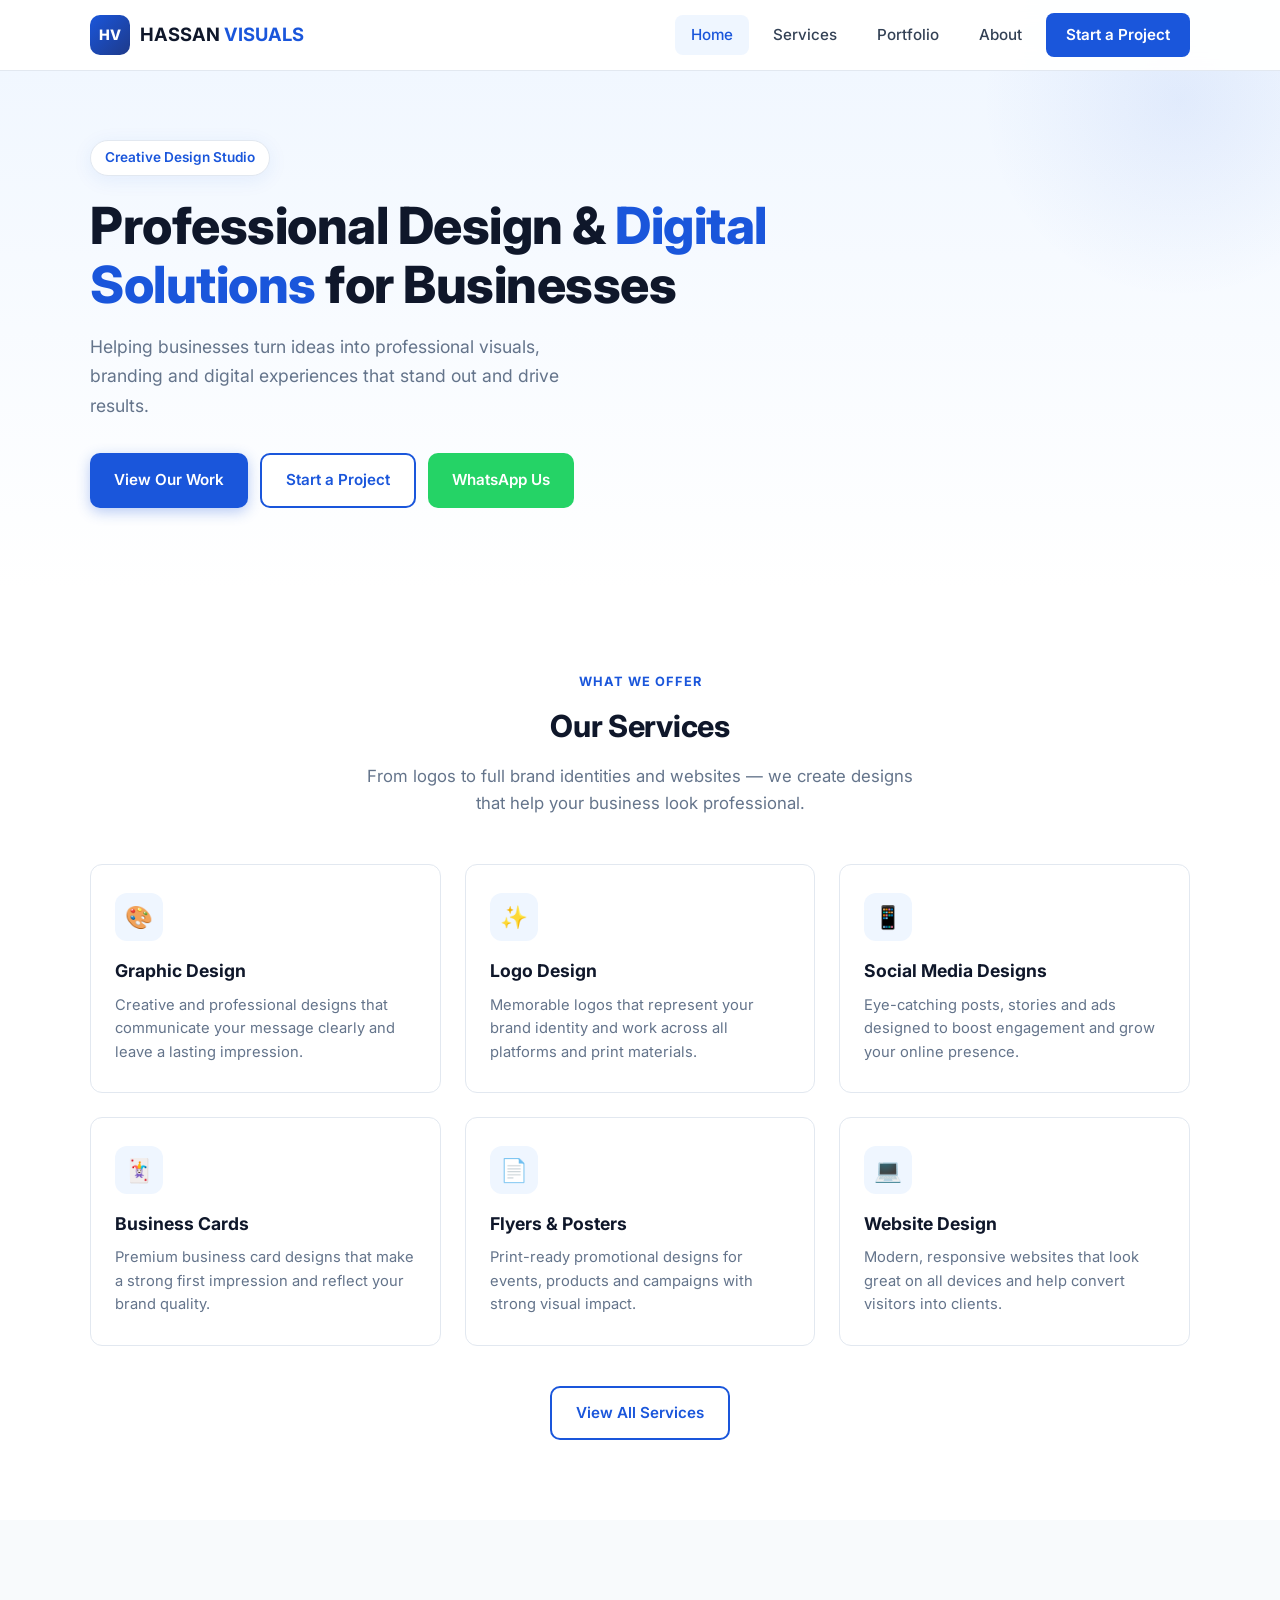
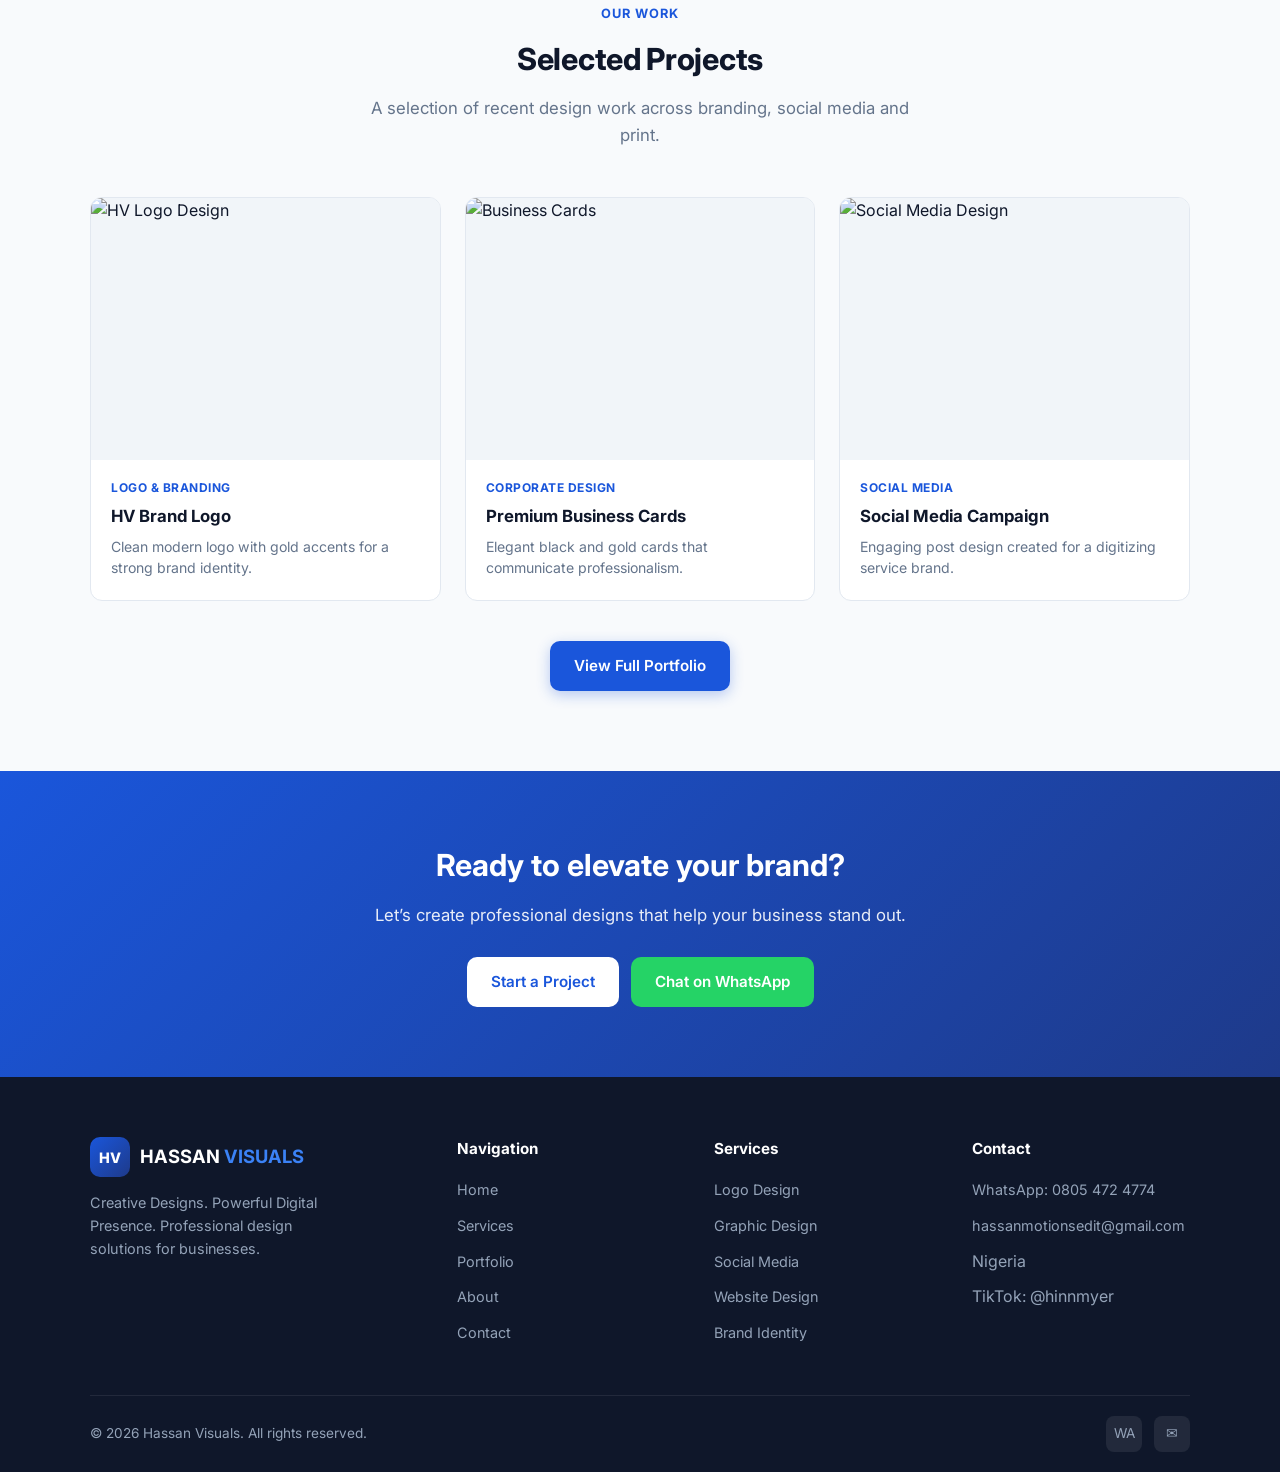
==== index.html @ f55da146 "Add files via upload" ====
<!DOCTYPE html>
<html lang="en">
<head>
  <meta charset="UTF-8">
  <meta name="viewport" content="width=device-width, initial-scale=1.0">
  <meta name="description" content="Hassan Visuals — Professional graphic design, branding, logo design and digital solutions for businesses.">
  <title>Hassan Visuals | Creative Designs. Powerful Digital Presence.</title>
  <link rel="preconnect" href="https://fonts.googleapis.com">
  <link href="https://fonts.googleapis.com/css2?family=Inter:wght@400;500;600;700;800&display=swap" rel="stylesheet">
  <link rel="stylesheet" href="styles.css">
</head>
<body>

  <!-- Header -->
  <header class="header" id="header">
    <div class="container">
      <nav class="nav">
        <a href="index.html" class="logo">
          <div class="logo-mark">HV</div>
          <div>HASSAN <span>VISUALS</span></div>
        </a>

        <div class="nav-links">
          <a href="index.html" class="active">Home</a>
          <a href="services.html">Services</a>
          <a href="portfolio.html">Portfolio</a>
          <a href="about.html">About</a>
          <a href="contact.html" class="btn-nav">Start a Project</a>
        </div>

        <button class="hamburger" id="hamburger" aria-label="Menu">
          <span></span>
          <span></span>
          <span></span>
        </button>
      </nav>
    </div>
  </header>

  <!-- Mobile Menu -->
  <div class="mobile-menu" id="mobileMenu">
    <a href="index.html" class="active">Home</a>
    <a href="services.html">Services</a>
    <a href="portfolio.html">Portfolio</a>
    <a href="about.html">About</a>
    <a href="contact.html">Contact</a>
    <a href="contact.html" class="btn-nav">Start a Project</a>
    <a href="https://wa.me/2348054724774" target="_blank" class="btn-nav" style="background:#25d366;">WhatsApp Us</a>
  </div>

  <!-- Hero -->
  <section class="hero">
    <div class="container">
      <div class="hero-content">
        <div class="hero-badge">Creative Design Studio</div>
        <h1>Professional Design & <span>Digital Solutions</span> for Businesses</h1>
        <p>Helping businesses turn ideas into professional visuals, branding and digital experiences that stand out and drive results.</p>
        <div class="hero-buttons">
          <a href="portfolio.html" class="btn btn-primary">View Our Work</a>
          <a href="contact.html" class="btn btn-outline">Start a Project</a>
          <a href="https://wa.me/2348054724774" target="_blank" class="btn btn-whatsapp">WhatsApp Us</a>
        </div>
      </div>
    </div>
  </section>

  <!-- Services Preview -->
  <section class="section">
    <div class="container">
      <div class="section-header">
        <div class="section-label">What We Offer</div>
        <h2>Our Services</h2>
        <p>From logos to full brand identities and websites — we create designs that help your business look professional.</p>
      </div>

      <div class="services-grid">
        <div class="service-card">
          <div class="service-icon">🎨</div>
          <h3>Graphic Design</h3>
          <p>Creative and professional designs that communicate your message clearly and leave a lasting impression.</p>
        </div>
        <div class="service-card">
          <div class="service-icon">✨</div>
          <h3>Logo Design</h3>
          <p>Memorable logos that represent your brand identity and work across all platforms and print materials.</p>
        </div>
        <div class="service-card">
          <div class="service-icon">📱</div>
          <h3>Social Media Designs</h3>
          <p>Eye-catching posts, stories and ads designed to boost engagement and grow your online presence.</p>
        </div>
        <div class="service-card">
          <div class="service-icon">🃏</div>
          <h3>Business Cards</h3>
          <p>Premium business card designs that make a strong first impression and reflect your brand quality.</p>
        </div>
        <div class="service-card">
          <div class="service-icon">📄</div>
          <h3>Flyers & Posters</h3>
          <p>Print-ready promotional designs for events, products and campaigns with strong visual impact.</p>
        </div>
        <div class="service-card">
          <div class="service-icon">💻</div>
          <h3>Website Design</h3>
          <p>Modern, responsive websites that look great on all devices and help convert visitors into clients.</p>
        </div>
      </div>

      <div style="text-align:center;margin-top:40px;">
        <a href="services.html" class="btn btn-outline">View All Services</a>
      </div>
    </div>
  </section>

  <!-- Portfolio Preview -->
  <section class="section" style="background:var(--gray-50);">
    <div class="container">
      <div class="section-header">
        <div class="section-label">Our Work</div>
        <h2>Selected Projects</h2>
        <p>A selection of recent design work across branding, social media and print.</p>
      </div>

      <div class="portfolio-grid">
        <div class="portfolio-card">
          <div class="portfolio-card-img">
            <img src="assets/logo-circle.png" alt="HV Logo Design">
          </div>
          <div class="portfolio-card-body">
            <div class="category">Logo & Branding</div>
            <h3>HV Brand Logo</h3>
            <p>Clean modern logo with gold accents for a strong brand identity.</p>
          </div>
        </div>
        <div class="portfolio-card">
          <div class="portfolio-card-img">
            <img src="assets/business-cards.jpg" alt="Business Cards">
          </div>
          <div class="portfolio-card-body">
            <div class="category">Corporate Design</div>
            <h3>Premium Business Cards</h3>
            <p>Elegant black and gold cards that communicate professionalism.</p>
          </div>
        </div>
        <div class="portfolio-card">
          <div class="portfolio-card-img">
            <img src="assets/social-embroidery.png" alt="Social Media Design">
          </div>
          <div class="portfolio-card-body">
            <div class="category">Social Media</div>
            <h3>Social Media Campaign</h3>
            <p>Engaging post design created for a digitizing service brand.</p>
          </div>
        </div>
      </div>

      <div style="text-align:center;margin-top:40px;">
        <a href="portfolio.html" class="btn btn-primary">View Full Portfolio</a>
      </div>
    </div>
  </section>

  <!-- CTA -->
  <section class="cta-section">
    <div class="container">
      <h2>Ready to elevate your brand?</h2>
      <p>Let’s create professional designs that help your business stand out.</p>
      <div class="hero-buttons" style="justify-content:center;">
        <a href="contact.html" class="btn btn-primary">Start a Project</a>
        <a href="https://wa.me/2348054724774" target="_blank" class="btn btn-whatsapp">Chat on WhatsApp</a>
      </div>
    </div>
  </section>

  <!-- Footer -->
  <footer class="footer">
    <div class="container">
      <div class="footer-grid">
        <div class="footer-brand">
          <a href="index.html" class="logo">
            <div class="logo-mark">HV</div>
            <div>HASSAN <span style="color:#3b82f6">VISUALS</span></div>
          </a>
          <p>Creative Designs. Powerful Digital Presence. Professional design solutions for businesses.</p>
        </div>
        <div class="footer-col">
          <h4>Navigation</h4>
          <ul>
            <li><a href="index.html">Home</a></li>
            <li><a href="services.html">Services</a></li>
            <li><a href="portfolio.html">Portfolio</a></li>
            <li><a href="about.html">About</a></li>
            <li><a href="contact.html">Contact</a></li>
          </ul>
        </div>
        <div class="footer-col">
          <h4>Services</h4>
          <ul>
            <li><a href="services.html">Logo Design</a></li>
            <li><a href="services.html">Graphic Design</a></li>
            <li><a href="services.html">Social Media</a></li>
            <li><a href="services.html">Website Design</a></li>
            <li><a href="services.html">Brand Identity</a></li>
          </ul>
        </div>
        <div class="footer-col">
          <h4>Contact</h4>
          <ul>
            <li><a href="https://wa.me/2348054724774" target="_blank">WhatsApp: 0805 472 4774</a></li>
            <li><a href="mailto:hassanmotionsedit@gmail.com">hassanmotionsedit@gmail.com</a></li>
            <li>Nigeria</li>
            <li>TikTok: @hinnmyer</li>
          </ul>
        </div>
      </div>
      <div class="footer-bottom">
        <p>© 2026 Hassan Visuals. All rights reserved.</p>
        <div class="footer-social">
          <a href="https://wa.me/2348054724774" target="_blank" aria-label="WhatsApp">WA</a>
          <a href="mailto:hassanmotionsedit@gmail.com" aria-label="Email">✉</a>
        </div>
      </div>
    </div>
  </footer>

  <script src="script.js"></script>
</body>
</html>
---- styles.css ----
/* =============================================
   HASSAN VISUALS — Blue & White Professional Theme
   ============================================= */

:root {
  --blue: #1a56db;
  --blue-dark: #1e3a8a;
  --blue-light: #3b82f6;
  --blue-soft: #eff6ff;
  --white: #ffffff;
  --gray-50: #f8fafc;
  --gray-100: #f1f5f9;
  --gray-200: #e2e8f0;
  --gray-500: #64748b;
  --gray-700: #334155;
  --gray-900: #0f172a;
  --gold: #f59e0b;
  --radius: 12px;
  --shadow: 0 4px 20px rgba(26, 86, 219, 0.08);
  --shadow-lg: 0 10px 40px rgba(26, 86, 219, 0.12);
  --font: 'Inter', -apple-system, BlinkMacSystemFont, 'Segoe UI', sans-serif;
}

* {
  margin: 0;
  padding: 0;
  box-sizing: border-box;
}

html {
  scroll-behavior: smooth;
}

body {
  font-family: var(--font);
  background: var(--white);
  color: var(--gray-900);
  line-height: 1.6;
  overflow-x: hidden;
}

img {
  max-width: 100%;
  display: block;
}

a {
  text-decoration: none;
  color: inherit;
}

ul {
  list-style: none;
}

.container {
  width: 100%;
  max-width: 1140px;
  margin: 0 auto;
  padding: 0 20px;
}

/* ========== HEADER & NAV ========== */
.header {
  position: fixed;
  top: 0;
  left: 0;
  right: 0;
  z-index: 1000;
  background: rgba(255, 255, 255, 0.95);
  backdrop-filter: blur(12px);
  border-bottom: 1px solid var(--gray-200);
  transition: box-shadow 0.3s;
}

.header.scrolled {
  box-shadow: 0 2px 20px rgba(0,0,0,0.06);
}

.nav {
  display: flex;
  align-items: center;
  justify-content: space-between;
  height: 70px;
}

.logo {
  display: flex;
  align-items: center;
  gap: 10px;
  font-weight: 700;
  font-size: 1.15rem;
  color: var(--gray-900);
}

.logo-mark {
  width: 40px;
  height: 40px;
  background: linear-gradient(135deg, var(--blue), var(--blue-dark));
  color: white;
  border-radius: 10px;
  display: flex;
  align-items: center;
  justify-content: center;
  font-size: 0.9rem;
  font-weight: 800;
}

.logo span {
  color: var(--blue);
}

/* Desktop Nav */
.nav-links {
  display: flex;
  align-items: center;
  gap: 8px;
}

.nav-links a {
  padding: 8px 16px;
  font-size: 0.95rem;
  font-weight: 500;
  color: var(--gray-700);
  border-radius: 8px;
  transition: 0.2s;
}

.nav-links a:hover,
.nav-links a.active {
  color: var(--blue);
  background: var(--blue-soft);
}

.nav-links .btn-nav {
  background: var(--blue);
  color: white !important;
  padding: 10px 20px;
  border-radius: 8px;
  font-weight: 600;
}

.nav-links .btn-nav:hover {
  background: var(--blue-dark);
}

/* Hamburger */
.hamburger {
  display: none;
  flex-direction: column;
  gap: 5px;
  cursor: pointer;
  padding: 8px;
  background: none;
  border: none;
  z-index: 1001;
}

.hamburger span {
  display: block;
  width: 24px;
  height: 2.5px;
  background: var(--gray-900);
  border-radius: 2px;
  transition: 0.3s;
}

.hamburger.active span:nth-child(1) {
  transform: rotate(45deg) translate(5px, 5px);
}

.hamburger.active span:nth-child(2) {
  opacity: 0;
}

.hamburger.active span:nth-child(3) {
  transform: rotate(-45deg) translate(5px, -5px);
}

/* Mobile Menu */
.mobile-menu {
  display: none;
  position: fixed;
  top: 70px;
  left: 0;
  right: 0;
  bottom: 0;
  background: white;
  padding: 24px 20px;
  flex-direction: column;
  gap: 8px;
  z-index: 999;
  transform: translateX(100%);
  transition: transform 0.3s ease;
}

.mobile-menu.open {
  transform: translateX(0);
}

.mobile-menu a {
  display: block;
  padding: 14px 16px;
  font-size: 1.05rem;
  font-weight: 500;
  color: var(--gray-700);
  border-radius: 10px;
  transition: 0.2s;
}

.mobile-menu a:hover,
.mobile-menu a.active {
  background: var(--blue-soft);
  color: var(--blue);
}

.mobile-menu .btn-nav {
  background: var(--blue);
  color: white !important;
  text-align: center;
  margin-top: 12px;
  font-weight: 600;
}

/* ========== HERO ========== */
.hero {
  padding: 140px 0 80px;
  background: linear-gradient(180deg, var(--blue-soft) 0%, white 100%);
  position: relative;
  overflow: hidden;
}

.hero::before {
  content: '';
  position: absolute;
  top: -100px;
  right: -100px;
  width: 400px;
  height: 400px;
  background: radial-gradient(circle, rgba(26,86,219,0.08), transparent 70%);
  pointer-events: none;
}

.hero-content {
  max-width: 680px;
}

.hero-badge {
  display: inline-block;
  background: white;
  color: var(--blue);
  font-size: 0.85rem;
  font-weight: 600;
  padding: 6px 14px;
  border-radius: 50px;
  border: 1px solid var(--gray-200);
  margin-bottom: 20px;
  box-shadow: var(--shadow);
}

.hero h1 {
  font-size: clamp(2.2rem, 5vw, 3.2rem);
  font-weight: 800;
  line-height: 1.15;
  color: var(--gray-900);
  margin-bottom: 18px;
  letter-spacing: -0.5px;
}

.hero h1 span {
  color: var(--blue);
}

.hero p {
  font-size: 1.1rem;
  color: var(--gray-500);
  margin-bottom: 32px;
  max-width: 520px;
  line-height: 1.7;
}

.hero-buttons {
  display: flex;
  flex-wrap: wrap;
  gap: 12px;
}

/* ========== BUTTONS ========== */
.btn {
  display: inline-flex;
  align-items: center;
  justify-content: center;
  gap: 8px;
  padding: 13px 24px;
  font-size: 0.95rem;
  font-weight: 600;
  border-radius: 10px;
  border: none;
  cursor: pointer;
  transition: 0.25s;
  font-family: var(--font);
}

.btn-primary {
  background: var(--blue);
  color: white;
  box-shadow: 0 4px 14px rgba(26, 86, 219, 0.3);
}

.btn-primary:hover {
  background: var(--blue-dark);
  transform: translateY(-1px);
}

.btn-outline {
  background: white;
  color: var(--blue);
  border: 2px solid var(--blue);
}

.btn-outline:hover {
  background: var(--blue-soft);
}

.btn-whatsapp {
  background: #25d366;
  color: white;
}

.btn-whatsapp:hover {
  background: #1da851;
}

/* ========== SECTIONS ========== */
.section {
  padding: 80px 0;
}

.section-header {
  text-align: center;
  max-width: 560px;
  margin: 0 auto 48px;
}

.section-header h2 {
  font-size: 1.9rem;
  font-weight: 750;
  color: var(--gray-900);
  margin-bottom: 12px;
  letter-spacing: -0.3px;
}

.section-header p {
  color: var(--gray-500);
  font-size: 1.05rem;
}

.section-label {
  display: inline-block;
  font-size: 0.8rem;
  font-weight: 700;
  color: var(--blue);
  text-transform: uppercase;
  letter-spacing: 1px;
  margin-bottom: 10px;
}

/* ========== SERVICES ========== */
.services-grid {
  display: grid;
  grid-template-columns: repeat(auto-fill, minmax(280px, 1fr));
  gap: 24px;
}

.service-card {
  background: white;
  border: 1px solid var(--gray-200);
  border-radius: var(--radius);
  padding: 28px 24px;
  transition: 0.3s;
}

.service-card:hover {
  border-color: var(--blue-light);
  box-shadow: var(--shadow-lg);
  transform: translateY(-4px);
}

.service-icon {
  width: 48px;
  height: 48px;
  background: var(--blue-soft);
  color: var(--blue);
  border-radius: 12px;
  display: flex;
  align-items: center;
  justify-content: center;
  font-size: 1.4rem;
  margin-bottom: 16px;
}

.service-card h3 {
  font-size: 1.1rem;
  font-weight: 700;
  margin-bottom: 8px;
  color: var(--gray-900);
}

.service-card p {
  font-size: 0.92rem;
  color: var(--gray-500);
  line-height: 1.6;
}

/* ========== PORTFOLIO ========== */
.portfolio-grid {
  display: grid;
  grid-template-columns: repeat(auto-fill, minmax(300px, 1fr));
  gap: 24px;
}

.portfolio-card {
  background: white;
  border-radius: var(--radius);
  overflow: hidden;
  border: 1px solid var(--gray-200);
  transition: 0.3s;
}

.portfolio-card:hover {
  box-shadow: var(--shadow-lg);
  transform: translateY(-4px);
}

.portfolio-card-img {
  width: 100%;
  aspect-ratio: 4/3;
  overflow: hidden;
  background: var(--gray-100);
}

.portfolio-card-img img {
  width: 100%;
  height: 100%;
  object-fit: cover;
  transition: transform 0.4s;
}

.portfolio-card:hover .portfolio-card-img img {
  transform: scale(1.05);
}

.portfolio-card-body {
  padding: 18px 20px 22px;
}

.portfolio-card-body .category {
  font-size: 0.75rem;
  font-weight: 700;
  color: var(--blue);
  text-transform: uppercase;
  letter-spacing: 0.5px;
  margin-bottom: 6px;
}

.portfolio-card-body h3 {
  font-size: 1.05rem;
  font-weight: 700;
  margin-bottom: 6px;
}

.portfolio-card-body p {
  font-size: 0.88rem;
  color: var(--gray-500);
  line-height: 1.5;
}

/* ========== PRICING ========== */
.pricing-grid {
  display: grid;
  grid-template-columns: repeat(auto-fill, minmax(260px, 1fr));
  gap: 20px;
}

.price-card {
  background: white;
  border: 1px solid var(--gray-200);
  border-radius: var(--radius);
  padding: 28px 24px;
  text-align: center;
  transition: 0.3s;
}

.price-card:hover {
  border-color: var(--blue);
  box-shadow: var(--shadow-lg);
}

.price-card h3 {
  font-size: 1.1rem;
  margin-bottom: 8px;
}

.price-card .price {
  font-size: 1.6rem;
  font-weight: 800;
  color: var(--blue);
  margin: 12px 0;
}

.price-card p {
  font-size: 0.9rem;
  color: var(--gray-500);
}

/* ========== ABOUT ========== */
.about-grid {
  display: grid;
  grid-template-columns: 1fr 1fr;
  gap: 48px;
  align-items: center;
}

.about-content h2 {
  font-size: 1.8rem;
  font-weight: 750;
  margin-bottom: 16px;
}

.about-content p {
  color: var(--gray-500);
  margin-bottom: 14px;
  line-height: 1.7;
}

.about-features {
  display: grid;
  gap: 12px;
  margin-top: 24px;
}

.about-feature {
  display: flex;
  align-items: flex-start;
  gap: 12px;
}

.about-feature .check {
  width: 22px;
  height: 22px;
  background: var(--blue-soft);
  color: var(--blue);
  border-radius: 50%;
  display: flex;
  align-items: center;
  justify-content: center;
  font-size: 0.75rem;
  flex-shrink: 0;
  margin-top: 2px;
}

/* ========== CONTACT ========== */
.contact-grid {
  display: grid;
  grid-template-columns: 1fr 1.2fr;
  gap: 40px;
}

.contact-info-card {
  background: var(--blue);
  color: white;
  border-radius: 16px;
  padding: 36px 28px;
}

.contact-info-card h3 {
  font-size: 1.3rem;
  margin-bottom: 8px;
}

.contact-info-card > p {
  opacity: 0.85;
  margin-bottom: 28px;
  font-size: 0.95rem;
}

.contact-item {
  display: flex;
  align-items: flex-start;
  gap: 14px;
  margin-bottom: 20px;
}

.contact-item .icon {
  width: 40px;
  height: 40px;
  background: rgba(255,255,255,0.15);
  border-radius: 10px;
  display: flex;
  align-items: center;
  justify-content: center;
  flex-shrink: 0;
}

.contact-item .label {
  font-size: 0.8rem;
  opacity: 0.7;
  margin-bottom: 2px;
}

.contact-item .value {
  font-weight: 600;
  font-size: 0.95rem;
}

.contact-item a {
  color: white;
}

.contact-form {
  background: white;
  border: 1px solid var(--gray-200);
  border-radius: 16px;
  padding: 32px 28px;
}

.form-group {
  margin-bottom: 18px;
}

.form-group label {
  display: block;
  font-size: 0.88rem;
  font-weight: 600;
  color: var(--gray-700);
  margin-bottom: 6px;
}

.form-group input,
.form-group select,
.form-group textarea {
  width: 100%;
  padding: 12px 14px;
  border: 1px solid var(--gray-200);
  border-radius: 8px;
  font-size: 0.95rem;
  font-family: var(--font);
  transition: 0.2s;
  background: var(--gray-50);
}

.form-group input:focus,
.form-group select:focus,
.form-group textarea:focus {
  outline: none;
  border-color: var(--blue);
  background: white;
  box-shadow: 0 0 0 3px rgba(26, 86, 219, 0.1);
}

.form-group textarea {
  min-height: 110px;
  resize: vertical;
}

.form-row {
  display: grid;
  grid-template-columns: 1fr 1fr;
  gap: 16px;
}

/* ========== CTA ========== */
.cta-section {
  background: linear-gradient(135deg, var(--blue), var(--blue-dark));
  color: white;
  padding: 70px 0;
  text-align: center;
}

.cta-section h2 {
  font-size: 1.9rem;
  margin-bottom: 12px;
}

.cta-section p {
  opacity: 0.9;
  margin-bottom: 28px;
  font-size: 1.05rem;
}

.cta-section .btn-primary {
  background: white;
  color: var(--blue);
  box-shadow: none;
}

.cta-section .btn-primary:hover {
  background: var(--gray-100);
}

/* ========== FOOTER ========== */
.footer {
  background: var(--gray-900);
  color: #94a3b8;
  padding: 60px 0 0;
}

.footer-grid {
  display: grid;
  grid-template-columns: 1.5fr 1fr 1fr 1fr;
  gap: 40px;
  padding-bottom: 40px;
  border-bottom: 1px solid rgba(255,255,255,0.08);
}

.footer-brand .logo {
  color: white;
  margin-bottom: 14px;
}

.footer-brand p {
  font-size: 0.9rem;
  line-height: 1.6;
  max-width: 260px;
}

.footer-col h4 {
  color: white;
  font-size: 0.95rem;
  margin-bottom: 16px;
}

.footer-col ul li {
  margin-bottom: 10px;
}

.footer-col a {
  font-size: 0.9rem;
  transition: 0.2s;
}

.footer-col a:hover {
  color: white;
}

.footer-bottom {
  display: flex;
  justify-content: space-between;
  align-items: center;
  padding: 20px 0;
  font-size: 0.85rem;
}

.footer-social {
  display: flex;
  gap: 12px;
}

.footer-social a {
  width: 36px;
  height: 36px;
  background: rgba(255,255,255,0.08);
  border-radius: 8px;
  display: flex;
  align-items: center;
  justify-content: center;
  transition: 0.2s;
}

.footer-social a:hover {
  background: var(--blue);
  color: white;
}

/* ========== PAGE HERO ========== */
.page-hero {
  padding: 130px 0 50px;
  background: var(--blue-soft);
  text-align: center;
}

.page-hero h1 {
  font-size: 2.2rem;
  font-weight: 800;
  margin-bottom: 10px;
}

.page-hero p {
  color: var(--gray-500);
  max-width: 500px;
  margin: 0 auto;
}

/* ========== RESPONSIVE ========== */
@media (max-width: 900px) {
  .nav-links {
    display: none;
  }

  .hamburger {
    display: flex;
  }

  .mobile-menu {
    display: flex;
  }

  .about-grid,
  .contact-grid {
    grid-template-columns: 1fr;
  }

  .footer-grid {
    grid-template-columns: 1fr 1fr;
  }

  .form-row {
    grid-template-columns: 1fr;
  }
}

@media (max-width: 600px) {
  .hero {
    padding: 120px 0 60px;
  }

  .section {
    padding: 60px 0;
  }

  .footer-grid {
    grid-template-columns: 1fr;
  }

  .footer-bottom {
    flex-direction: column;
    gap: 12px;
    text-align: center;
  }

  .hero-buttons {
    flex-direction: column;
  }

  .hero-buttons .btn {
    width: 100%;
  }
}
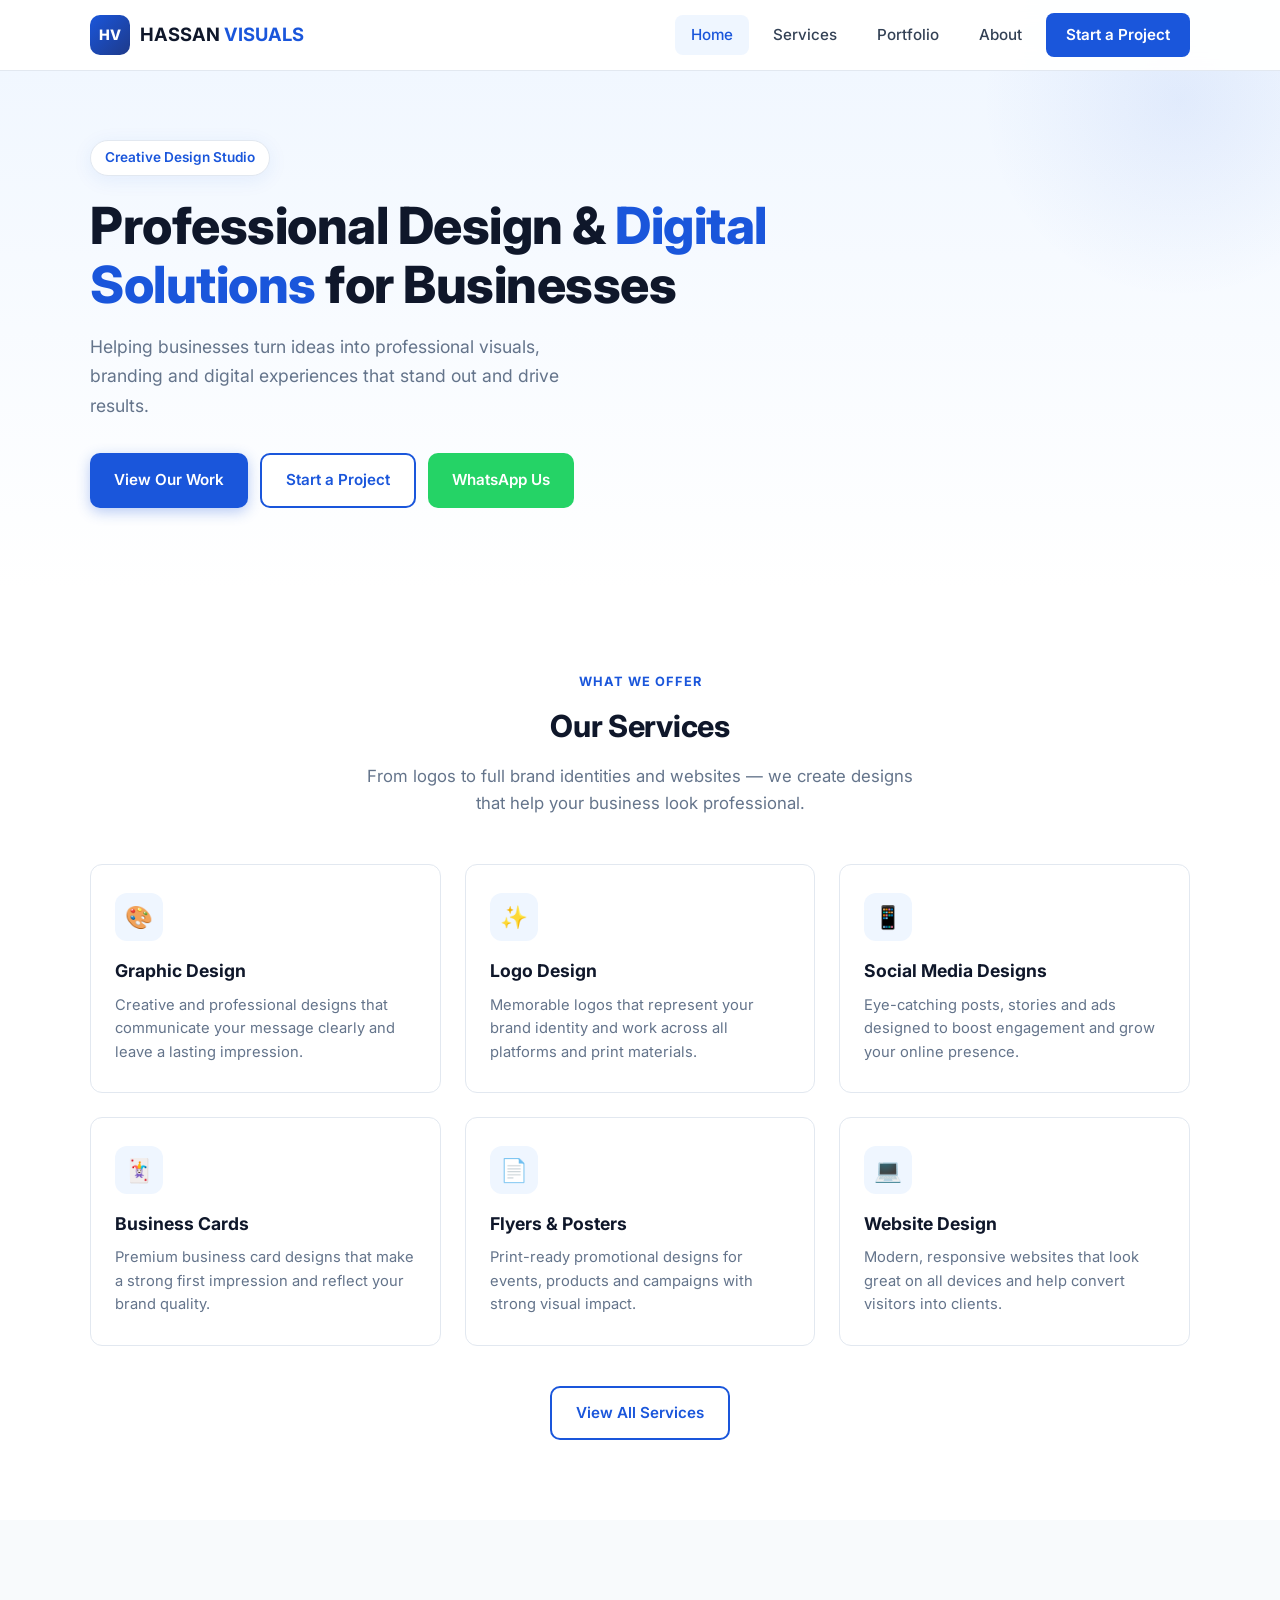
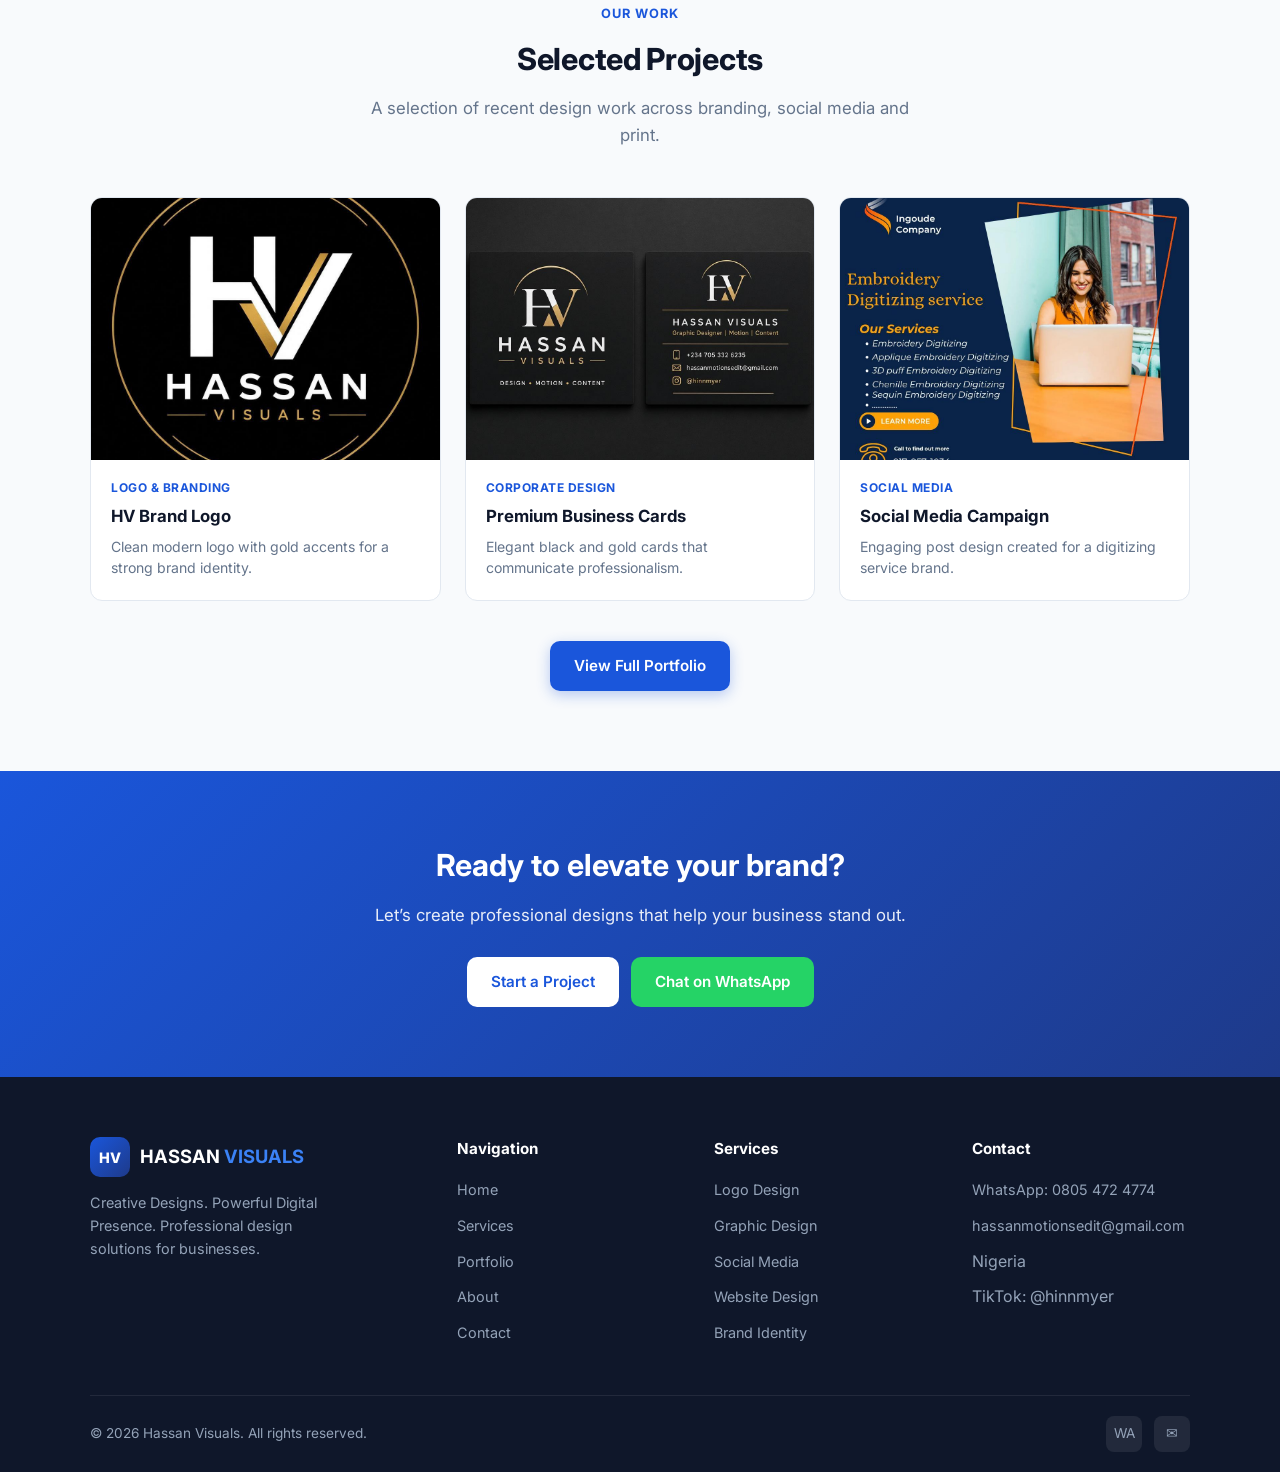
==== commit 4ed6d94b: "Add files via upload" ====
--- a/index.html
+++ b/index.html
@@ -124,7 +124,7 @@
       <div class="portfolio-grid">
         <div class="portfolio-card">
           <div class="portfolio-card-img">
-            <img src="assets/logo-circle.png" alt="HV Logo Design">
+            <img src="logo-circle.png" alt="HV Logo Design">
           </div>
           <div class="portfolio-card-body">
             <div class="category">Logo & Branding</div>
@@ -134,7 +134,7 @@
         </div>
         <div class="portfolio-card">
           <div class="portfolio-card-img">
-            <img src="assets/business-cards.jpg" alt="Business Cards">
+            <img src="business-cards.jpg" alt="Business Cards">
           </div>
           <div class="portfolio-card-body">
             <div class="category">Corporate Design</div>
@@ -144,7 +144,7 @@
         </div>
         <div class="portfolio-card">
           <div class="portfolio-card-img">
-            <img src="assets/social-embroidery.png" alt="Social Media Design">
+            <img src="social-embroidery.png" alt="Social Media Design">
           </div>
           <div class="portfolio-card-body">
             <div class="category">Social Media</div>
@@ -224,5 +224,8 @@
   </footer>
 
   <script src="script.js"></script>
+<script>/* INLINE HAMBURGER */
+(function(){var h=document.getElementById("hamburger"),m=document.getElementById("mobileMenu");if(h&&m){h.addEventListener("click",function(){h.classList.toggle("active");m.classList.toggle("open");document.body.style.overflow=m.classList.contains("open")?"hidden":"";});m.querySelectorAll("a").forEach(function(a){a.addEventListener("click",function(){h.classList.remove("active");m.classList.remove("open");document.body.style.overflow="";});});}})();
+</script>
 </body>
 </html>
--- a/styles.css
+++ b/styles.css
@@ -192,9 +192,11 @@
   z-index: 999;
   transform: translateX(100%);
   transition: transform 0.3s ease;
+  overflow-y: auto;
 }
 
 .mobile-menu.open {
+  display: flex !important;
   transform: translateX(0);
 }
 
@@ -802,6 +804,7 @@
   }
 
   .mobile-menu {
+  display: none;
     display: flex;
   }
 
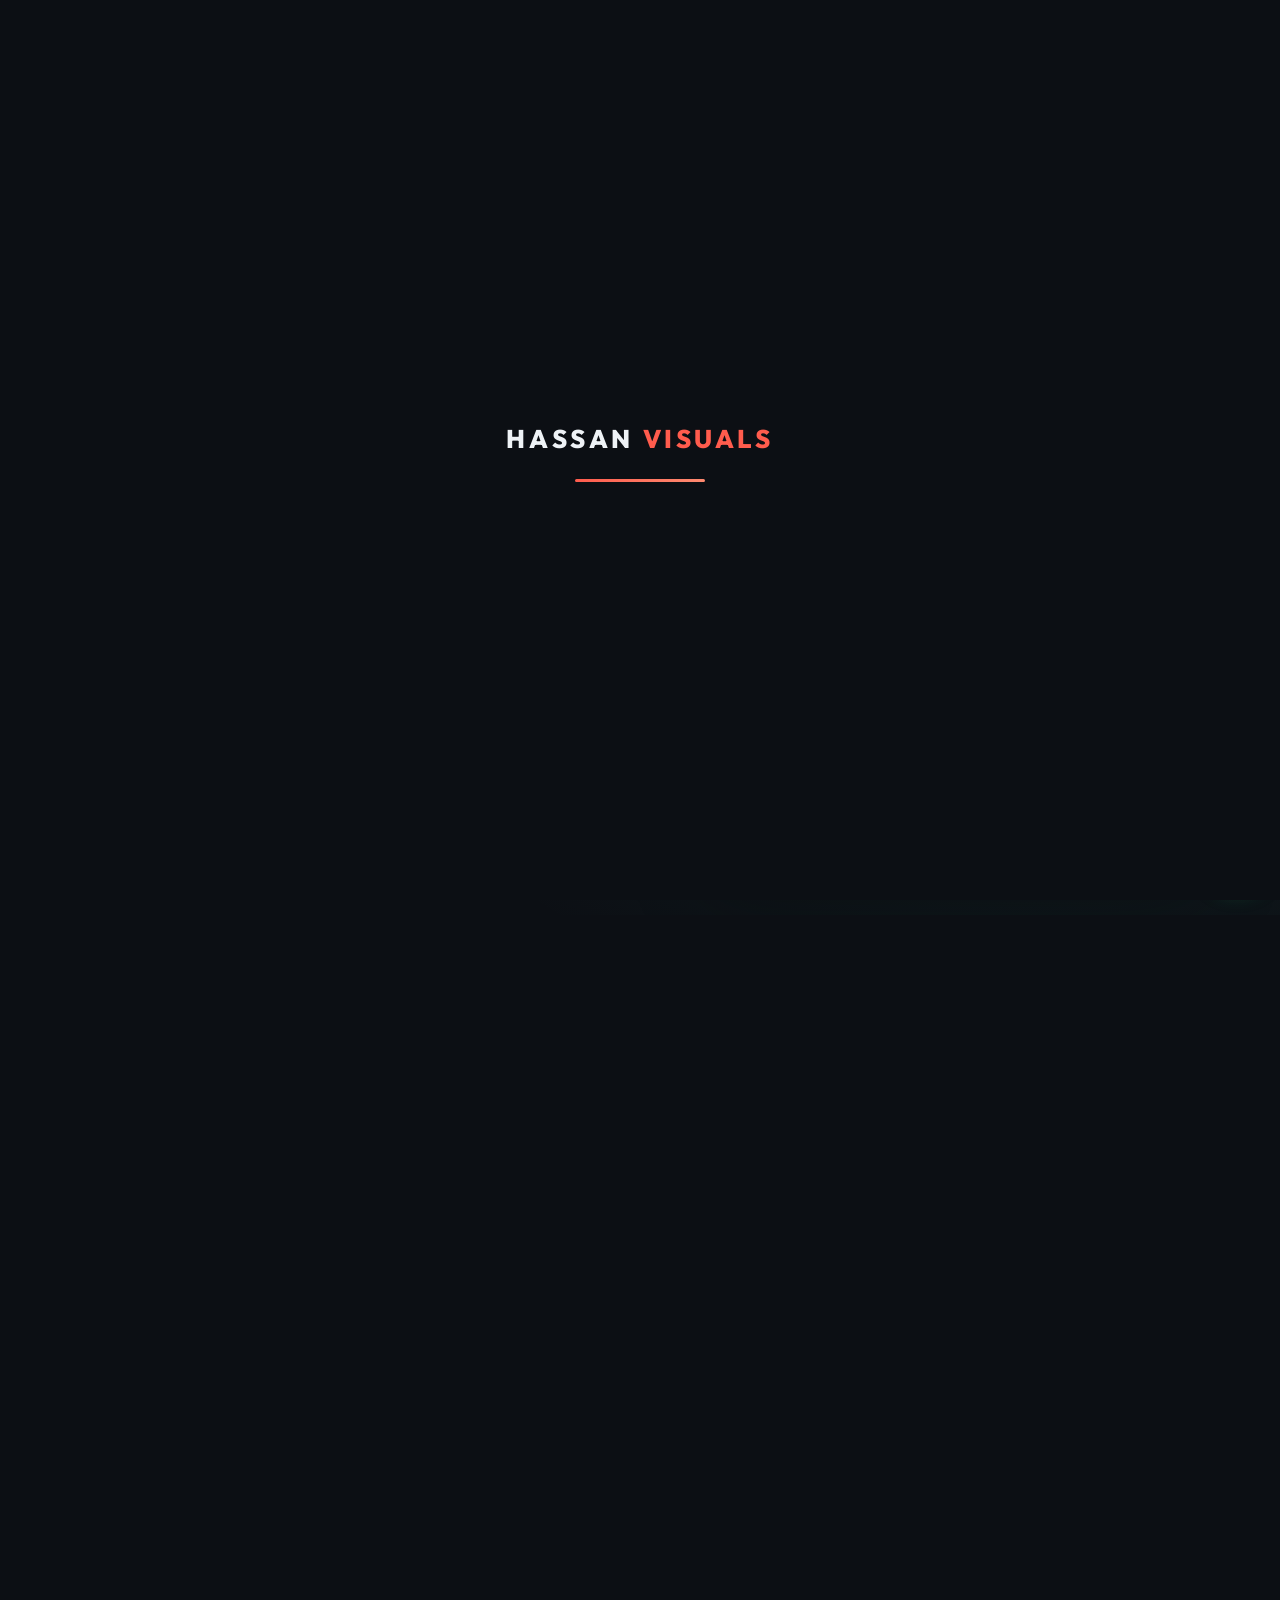
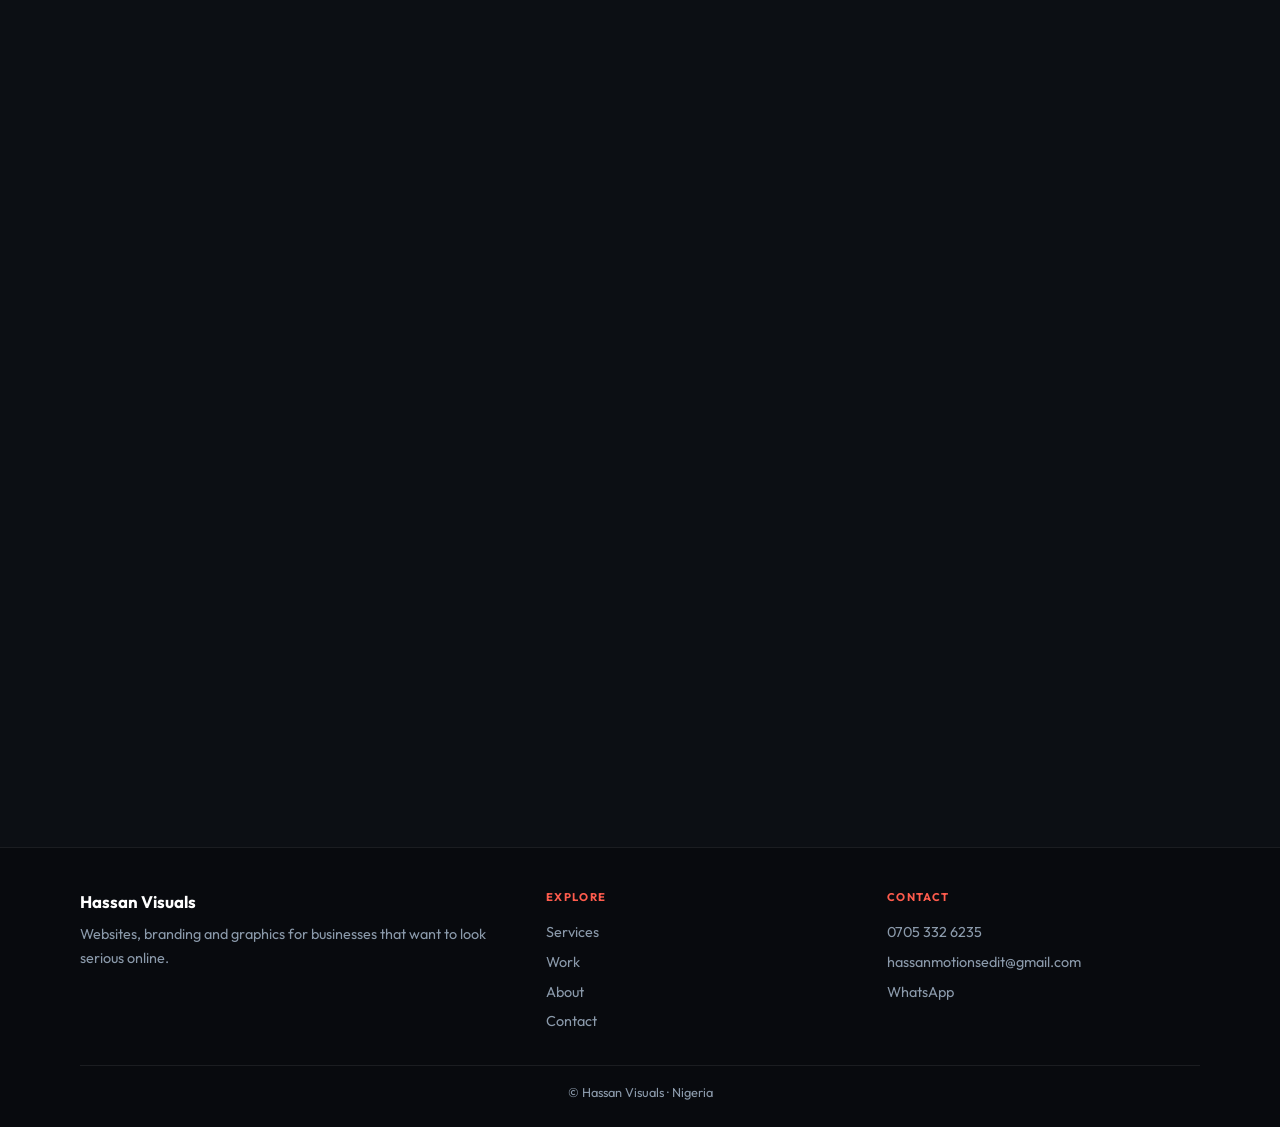
==== commit 2ef3d1d1: "Add files via upload" ====
--- a/index.html
+++ b/index.html
@@ -1,231 +1,99 @@
 <!DOCTYPE html>
 <html lang="en">
 <head>
-  <meta charset="UTF-8">
-  <meta name="viewport" content="width=device-width, initial-scale=1.0">
-  <meta name="description" content="Hassan Visuals — Professional graphic design, branding, logo design and digital solutions for businesses.">
-  <title>Hassan Visuals | Creative Designs. Powerful Digital Presence.</title>
-  <link rel="preconnect" href="https://fonts.googleapis.com">
-  <link href="https://fonts.googleapis.com/css2?family=Inter:wght@400;500;600;700;800&display=swap" rel="stylesheet">
-  <link rel="stylesheet" href="styles.css">
+<meta charset="UTF-8">
+<meta name="viewport" content="width=device-width, initial-scale=1.0">
+<meta name="description" content="Hassan Visuals — websites, branding and graphic design for businesses in Nigeria.">
+<meta name="google-site-verification" content="3lC0XQbS8C72iPKMv3j_2i5n11M15iIiSpZZYS2M570" />
+<title>Hassan Visuals | Websites &amp; Design that work</title>
+<link rel="stylesheet" href="styles.css">
 </head>
 <body>
+<div class="page-loader" id="pageLoader"><div class="loader-brand">HASSAN <span>VISUALS</span></div><div class="loader-bar"><i></i></div></div>
+<header class="header"><div class="nav">
+<a href="index.html" class="logo"><div class="logo-mark">HV</div><div>HASSAN <span>VISUALS</span></div></a>
+<nav class="nav-links"><a href="index.html" class="active">Home</a><a href="services.html" class="">Services</a><a href="work.html" class="">Work</a><a href="about.html" class="">About</a><a href="contact.html" class="">Contact</a><a class="nav-cta" href="https://wa.me/2347053326235?text=Hi%20Hassan%20Visuals%2C%20I%20want%20a%20website" target="_blank" rel="noopener">Start a Project</a></nav>
+<button class="hamburger" id="menuBtn" type="button" aria-label="Menu"><span></span><span></span><span></span></button>
+</div><div class="mobile-menu" id="mobileMenu"><a href="index.html">Home</a><a href="services.html">Services</a><a href="work.html">Work</a><a href="about.html">About</a><a href="contact.html">Contact</a><a href="https://wa.me/2347053326235?text=Hi%20Hassan%20Visuals%2C%20I%20want%20a%20website" target="_blank" rel="noopener">Start a Project</a></div></header>
+<section class="hero">
+<div class="hero-bg" aria-hidden="true"></div>
+<div class="hero-inner">
+<div>
+<div class="eyebrow">Web · Brand · Design</div>
+<h1>Sites that look <em>intentional</em>, not templated.</h1>
+<p class="lead">Hassan Visuals builds clean websites and sharp graphics for businesses that want clients to take them seriously.</p>
+<div class="hero-actions">
+<a class="btn btn-coral" href="work.html">See live projects</a>
+<a class="btn btn-ghost" href="https://wa.me/2347053326235?text=Hi%20Hassan%20Visuals%2C%20I%20want%20a%20website" target="_blank" rel="noopener">WhatsApp me</a>
+</div>
+</div>
+<div class="hero-visual">
+<img src="hassan-promo.png" alt="Hassan Visuals work">
+</div>
+</div>
+</section>
 
-  <!-- Header -->
-  <header class="header" id="header">
-    <div class="container">
-      <nav class="nav">
-        <a href="index.html" class="logo">
-          <div class="logo-mark">HV</div>
-          <div>HASSAN <span>VISUALS</span></div>
-        </a>
+<section class="section reveal">
+<div class="section-label">Services</div>
+<h2>What I actually <em>deliver</em></h2>
+<p class="sub">Not a long menu of fluff — the work clients pay for.</p>
+<div class="svc-grid">
+<div class="svc-card"><h3>Website design</h3><p>Business sites that work on phone first — clear pages, fast load, WhatsApp ready.</p></div>
+<div class="svc-card"><h3>Website development</h3><p>HTML, CSS, JavaScript. Deployed on Vercel / modern hosting. Easy to update.</p></div>
+<div class="svc-card"><h3>Logo &amp; brand identity</h3><p>Marks and visual systems that hold up on flyers, posts and signage.</p></div>
+<div class="svc-card"><h3>Flyers &amp; social designs</h3><p>Print and digital graphics that don’t look like default templates.</p></div>
+<div class="svc-card"><h3>Business cards &amp; banners</h3><p>Clean collateral for shops, events and daily use.</p></div>
+<div class="svc-card"><h3>Custom digital design</h3><p>Menus, profiles, posters and one-off pieces for your brand.</p></div>
+</div>
+</section>
 
-        <div class="nav-links">
-          <a href="index.html" class="active">Home</a>
-          <a href="services.html">Services</a>
-          <a href="portfolio.html">Portfolio</a>
-          <a href="about.html">About</a>
-          <a href="contact.html" class="btn-nav">Start a Project</a>
-        </div>
+<section class="section reveal">
+<div class="section-label">Selected work</div>
+<h2>Live sites I’ve <em>shipped</em></h2>
+<p class="sub">Click any card — it opens the real website in a new tab.</p>
+<div class="proj-grid"><a class="proj-card reveal" href="https://good-inheritance-academy-kosofe.vercel.app" target="_blank" rel="noopener">
+<div class="proj-thumb t1"><span>SCHOOL</span></div>
+<div class="proj-body"><div class="tag">School website</div><h3>Good Inheritance Academy</h3><p>Live project — click to open</p><div class="open">Open site →</div></div></a><a class="proj-card reveal" href="https://aymern-autoss.vercel.app" target="_blank" rel="noopener">
+<div class="proj-thumb t2"><span>AUTO</span></div>
+<div class="proj-body"><div class="tag">Automotive dealer</div><h3>Aymern Autos</h3><p>Live project — click to open</p><div class="open">Open site →</div></div></a><a class="proj-card reveal" href="https://onlinestore-opal-ten.vercel.app/admin/categories" target="_blank" rel="noopener">
+<div class="proj-thumb t3"><span>SHOP</span></div>
+<div class="proj-body"><div class="tag">E-commerce platform</div><h3>Online Store</h3><p>Live project — click to open</p><div class="open">Open site →</div></div></a><a class="proj-card reveal" href="https://ad-classy-bespoke-tailoring.vercel.app" target="_blank" rel="noopener">
+<div class="proj-thumb t4"><span>FASHION</span></div>
+<div class="proj-body"><div class="tag">Tailoring & fashion</div><h3>AD Classy Bespoke</h3><p>Live project — click to open</p><div class="open">Open site →</div></div></a><a class="proj-card reveal" href="http://little-land-2f320.firebasestorage.app" target="_blank" rel="noopener">
+<div class="proj-thumb t5"><span>WEB</span></div>
+<div class="proj-body"><div class="tag">Web project</div><h3>Little Land</h3><p>Live project — click to open</p><div class="open">Open site →</div></div></a></div>
+<p style="margin-top:22px;"><a class="btn btn-ghost" href="work.html">All projects</a></p>
+</section>
 
-        <button class="hamburger" id="hamburger" aria-label="Menu">
-          <span></span>
-          <span></span>
-          <span></span>
-        </button>
-      </nav>
-    </div>
-  </header>
+<section class="section reveal">
+<div class="section-label">Build stack</div>
+<h2>How the sites are <em>built</em></h2>
+<p class="sub">Transparent about the tools — no mystery “AI website” black box.</p>
+<div class="tech-row">
+<span class="tech-pill">HTML5</span>
+<span class="tech-pill">CSS3</span>
+<span class="tech-pill">JavaScript</span>
+<span class="tech-pill">Responsive layout</span>
+<span class="tech-pill">Vercel hosting</span>
+<span class="tech-pill">Domain setup</span>
+<span class="tech-pill">WhatsApp integration</span>
+</div>
+<p style="margin-top:18px;color:var(--muted);font-size:.92rem;">Website types: business · school · automotive · fashion · restaurant · e-commerce starter · healthcare · portfolio.</p>
+</section>
 
-  <!-- Mobile Menu -->
-  <div class="mobile-menu" id="mobileMenu">
-    <a href="index.html" class="active">Home</a>
-    <a href="services.html">Services</a>
-    <a href="portfolio.html">Portfolio</a>
-    <a href="about.html">About</a>
-    <a href="contact.html">Contact</a>
-    <a href="contact.html" class="btn-nav">Start a Project</a>
-    <a href="https://wa.me/2348054724774" target="_blank" class="btn-nav" style="background:#25d366;">WhatsApp Us</a>
-  </div>
+<section class="section reveal">
+<div class="download-box">
+<h3>Resource downloads</h3>
+<p>Brand kits, templates and file packs for clients — launching soon.</p>
+<button type="button" class="btn btn-soon" id="soonBtn">Download files — Coming soon</button>
+</div>
+</section>
 
-  <!-- Hero -->
-  <section class="hero">
-    <div class="container">
-      <div class="hero-content">
-        <div class="hero-badge">Creative Design Studio</div>
-        <h1>Professional Design & <span>Digital Solutions</span> for Businesses</h1>
-        <p>Helping businesses turn ideas into professional visuals, branding and digital experiences that stand out and drive results.</p>
-        <div class="hero-buttons">
-          <a href="portfolio.html" class="btn btn-primary">View Our Work</a>
-          <a href="contact.html" class="btn btn-outline">Start a Project</a>
-          <a href="https://wa.me/2348054724774" target="_blank" class="btn btn-whatsapp">WhatsApp Us</a>
-        </div>
-      </div>
-    </div>
-  </section>
-
-  <!-- Services Preview -->
-  <section class="section">
-    <div class="container">
-      <div class="section-header">
-        <div class="section-label">What We Offer</div>
-        <h2>Our Services</h2>
-        <p>From logos to full brand identities and websites — we create designs that help your business look professional.</p>
-      </div>
-
-      <div class="services-grid">
-        <div class="service-card">
-          <div class="service-icon">🎨</div>
-          <h3>Graphic Design</h3>
-          <p>Creative and professional designs that communicate your message clearly and leave a lasting impression.</p>
-        </div>
-        <div class="service-card">
-          <div class="service-icon">✨</div>
-          <h3>Logo Design</h3>
-          <p>Memorable logos that represent your brand identity and work across all platforms and print materials.</p>
-        </div>
-        <div class="service-card">
-          <div class="service-icon">📱</div>
-          <h3>Social Media Designs</h3>
-          <p>Eye-catching posts, stories and ads designed to boost engagement and grow your online presence.</p>
-        </div>
-        <div class="service-card">
-          <div class="service-icon">🃏</div>
-          <h3>Business Cards</h3>
-          <p>Premium business card designs that make a strong first impression and reflect your brand quality.</p>
-        </div>
-        <div class="service-card">
-          <div class="service-icon">📄</div>
-          <h3>Flyers & Posters</h3>
-          <p>Print-ready promotional designs for events, products and campaigns with strong visual impact.</p>
-        </div>
-        <div class="service-card">
-          <div class="service-icon">💻</div>
-          <h3>Website Design</h3>
-          <p>Modern, responsive websites that look great on all devices and help convert visitors into clients.</p>
-        </div>
-      </div>
-
-      <div style="text-align:center;margin-top:40px;">
-        <a href="services.html" class="btn btn-outline">View All Services</a>
-      </div>
-    </div>
-  </section>
-
-  <!-- Portfolio Preview -->
-  <section class="section" style="background:var(--gray-50);">
-    <div class="container">
-      <div class="section-header">
-        <div class="section-label">Our Work</div>
-        <h2>Selected Projects</h2>
-        <p>A selection of recent design work across branding, social media and print.</p>
-      </div>
-
-      <div class="portfolio-grid">
-        <div class="portfolio-card">
-          <div class="portfolio-card-img">
-            <img src="logo-circle.png" alt="HV Logo Design">
-          </div>
-          <div class="portfolio-card-body">
-            <div class="category">Logo & Branding</div>
-            <h3>HV Brand Logo</h3>
-            <p>Clean modern logo with gold accents for a strong brand identity.</p>
-          </div>
-        </div>
-        <div class="portfolio-card">
-          <div class="portfolio-card-img">
-            <img src="business-cards.jpg" alt="Business Cards">
-          </div>
-          <div class="portfolio-card-body">
-            <div class="category">Corporate Design</div>
-            <h3>Premium Business Cards</h3>
-            <p>Elegant black and gold cards that communicate professionalism.</p>
-          </div>
-        </div>
-        <div class="portfolio-card">
-          <div class="portfolio-card-img">
-            <img src="social-embroidery.png" alt="Social Media Design">
-          </div>
-          <div class="portfolio-card-body">
-            <div class="category">Social Media</div>
-            <h3>Social Media Campaign</h3>
-            <p>Engaging post design created for a digitizing service brand.</p>
-          </div>
-        </div>
-      </div>
-
-      <div style="text-align:center;margin-top:40px;">
-        <a href="portfolio.html" class="btn btn-primary">View Full Portfolio</a>
-      </div>
-    </div>
-  </section>
-
-  <!-- CTA -->
-  <section class="cta-section">
-    <div class="container">
-      <h2>Ready to elevate your brand?</h2>
-      <p>Let’s create professional designs that help your business stand out.</p>
-      <div class="hero-buttons" style="justify-content:center;">
-        <a href="contact.html" class="btn btn-primary">Start a Project</a>
-        <a href="https://wa.me/2348054724774" target="_blank" class="btn btn-whatsapp">Chat on WhatsApp</a>
-      </div>
-    </div>
-  </section>
-
-  <!-- Footer -->
-  <footer class="footer">
-    <div class="container">
-      <div class="footer-grid">
-        <div class="footer-brand">
-          <a href="index.html" class="logo">
-            <div class="logo-mark">HV</div>
-            <div>HASSAN <span style="color:#3b82f6">VISUALS</span></div>
-          </a>
-          <p>Creative Designs. Powerful Digital Presence. Professional design solutions for businesses.</p>
-        </div>
-        <div class="footer-col">
-          <h4>Navigation</h4>
-          <ul>
-            <li><a href="index.html">Home</a></li>
-            <li><a href="services.html">Services</a></li>
-            <li><a href="portfolio.html">Portfolio</a></li>
-            <li><a href="about.html">About</a></li>
-            <li><a href="contact.html">Contact</a></li>
-          </ul>
-        </div>
-        <div class="footer-col">
-          <h4>Services</h4>
-          <ul>
-            <li><a href="services.html">Logo Design</a></li>
-            <li><a href="services.html">Graphic Design</a></li>
-            <li><a href="services.html">Social Media</a></li>
-            <li><a href="services.html">Website Design</a></li>
-            <li><a href="services.html">Brand Identity</a></li>
-          </ul>
-        </div>
-        <div class="footer-col">
-          <h4>Contact</h4>
-          <ul>
-            <li><a href="https://wa.me/2348054724774" target="_blank">WhatsApp: 0805 472 4774</a></li>
-            <li><a href="mailto:hassanmotionsedit@gmail.com">hassanmotionsedit@gmail.com</a></li>
-            <li>Nigeria</li>
-            <li>TikTok: @hinnmyer</li>
-          </ul>
-        </div>
-      </div>
-      <div class="footer-bottom">
-        <p>© 2026 Hassan Visuals. All rights reserved.</p>
-        <div class="footer-social">
-          <a href="https://wa.me/2348054724774" target="_blank" aria-label="WhatsApp">WA</a>
-          <a href="mailto:hassanmotionsedit@gmail.com" aria-label="Email">✉</a>
-        </div>
-      </div>
-    </div>
-  </footer>
-
-  <script src="script.js"></script>
-<script>/* INLINE HAMBURGER */
-(function(){var h=document.getElementById("hamburger"),m=document.getElementById("mobileMenu");if(h&&m){h.addEventListener("click",function(){h.classList.toggle("active");m.classList.toggle("open");document.body.style.overflow=m.classList.contains("open")?"hidden":"";});m.querySelectorAll("a").forEach(function(a){a.addEventListener("click",function(){h.classList.remove("active");m.classList.remove("open");document.body.style.overflow="";});});}})();
-</script>
-</body>
-</html>
+<footer class="footer"><div class="footer-inner">
+<div><strong>Hassan Visuals</strong><p>Websites, branding and graphics for businesses that want to look serious online.</p></div>
+<div><h4>Explore</h4><a href="services.html">Services</a><a href="work.html">Work</a><a href="about.html">About</a><a href="contact.html">Contact</a></div>
+<div><h4>Contact</h4><a href="tel:+2347053326235">0705 332 6235</a><a href="mailto:hassanmotionsedit@gmail.com">hassanmotionsedit@gmail.com</a><a href="https://wa.me/2347053326235" target="_blank" rel="noopener">WhatsApp</a></div>
+</div><div class="footer-bottom">© Hassan Visuals · Nigeria</div></footer>
+<a class="wa-float" href="https://wa.me/2347053326235?text=Hi%20Hassan%20Visuals" target="_blank" rel="noopener" aria-label="WhatsApp">💬</a>
+<script src="script.js"></script>
+</body></html>
--- a/styles.css
+++ b/styles.css
@@ -1,851 +1,397 @@
-/* =============================================
-   HASSAN VISUALS — Blue & White Professional Theme
-   ============================================= */
-
+@import url('https://fonts.googleapis.com/css2?family=Outfit:wght@400;500;600;700;800&family=Instrument+Serif:ital@0;1&display=swap');
 :root {
-  --blue: #1a56db;
-  --blue-dark: #1e3a8a;
-  --blue-light: #3b82f6;
-  --blue-soft: #eff6ff;
-  --white: #ffffff;
-  --gray-50: #f8fafc;
-  --gray-100: #f1f5f9;
-  --gray-200: #e2e8f0;
-  --gray-500: #64748b;
-  --gray-700: #334155;
-  --gray-900: #0f172a;
-  --gold: #f59e0b;
-  --radius: 12px;
-  --shadow: 0 4px 20px rgba(26, 86, 219, 0.08);
-  --shadow-lg: 0 10px 40px rgba(26, 86, 219, 0.12);
-  --font: 'Inter', -apple-system, BlinkMacSystemFont, 'Segoe UI', sans-serif;
-}
-
-* {
-  margin: 0;
-  padding: 0;
-  box-sizing: border-box;
-}
-
-html {
-  scroll-behavior: smooth;
-}
-
+  --ink: #0c0f14;
+  --ink2: #141a22;
+  --card: #1a222d;
+  --line: rgba(255,255,255,0.08);
+  --text: #eef2f6;
+  --muted: #8b9aab;
+  --coral: #ff5c4d;
+  --coral2: #ff8a70;
+  --mint: #3dc8b4;
+  --cream: #f4efe6;
+  --radius: 16px;
+}
+* { margin: 0; padding: 0; box-sizing: border-box; }
+html { scroll-behavior: smooth; }
 body {
-  font-family: var(--font);
-  background: var(--white);
-  color: var(--gray-900);
-  line-height: 1.6;
+  font-family: Outfit, system-ui, sans-serif;
+  background: var(--ink);
+  color: var(--text);
+  line-height: 1.65;
   overflow-x: hidden;
 }
-
-img {
-  max-width: 100%;
+img { max-width: 100%; display: block; }
+a { text-decoration: none; color: inherit; }
+
+/* LOADER */
+.page-loader {
+  position: fixed; inset: 0; z-index: 9999;
+  background: var(--ink);
+  display: flex; flex-direction: column; align-items: center; justify-content: center;
+  transition: opacity .7s, visibility .7s;
+}
+.page-loader.done { opacity: 0; visibility: hidden; pointer-events: none; }
+.loader-brand {
+  font-weight: 800; font-size: 1.6rem; letter-spacing: .14em;
+  animation: pulse 1.1s ease infinite alternate;
+}
+.loader-brand span { color: var(--coral); }
+.loader-bar {
+  width: 130px; height: 3px; margin-top: 18px;
+  background: rgba(255,255,255,.08); border-radius: 99px; overflow: hidden;
+}
+.loader-bar i {
+  display: block; height: 100%; width: 0;
+  background: linear-gradient(90deg, var(--coral), var(--coral2));
+  animation: bar 1.35s ease forwards;
+}
+@keyframes pulse { from { opacity: .65; transform: scale(.97); } to { opacity: 1; transform: scale(1.03); } }
+@keyframes bar { to { width: 100%; } }
+
+/* NAV */
+.header {
+  position: sticky; top: 0; z-index: 100;
+  background: rgba(12,15,20,.88);
+  backdrop-filter: blur(16px);
+  border-bottom: 1px solid var(--line);
+  transition: box-shadow .3s;
+}
+.header.scrolled { box-shadow: 0 10px 40px rgba(0,0,0,.35); }
+.nav {
+  max-width: 1120px; margin: 0 auto; padding: 14px 18px;
+  display: flex; align-items: center; justify-content: space-between; gap: 12px;
+}
+.logo {
+  display: flex; align-items: center; gap: 10px;
+  font-weight: 800; font-size: 1rem; letter-spacing: .04em;
+}
+.logo-mark {
+  width: 38px; height: 38px; border-radius: 10px;
+  background: linear-gradient(135deg, var(--coral), #c43c30);
+  display: flex; align-items: center; justify-content: center;
+  font-size: .75rem; font-weight: 800; color: #fff;
+}
+.logo span { color: var(--coral); }
+.nav-links { display: flex; align-items: center; gap: 4px; }
+.nav-links a {
+  padding: 8px 12px; border-radius: 8px;
+  font-size: .88rem; font-weight: 500; color: var(--muted);
+}
+.nav-links a:hover, .nav-links a.active { color: #fff; background: rgba(255,255,255,.06); }
+.nav-cta {
+  background: var(--coral) !important; color: #fff !important;
+  font-weight: 600 !important; padding: 10px 16px !important; border-radius: 999px !important;
+}
+.nav-cta:hover { filter: brightness(1.08); }
+.hamburger {
+  display: none; width: 44px; height: 44px;
+  border: 1px solid var(--line); border-radius: 10px;
+  background: rgba(255,255,255,.04); cursor: pointer;
+  flex-direction: column; align-items: center; justify-content: center; gap: 5px;
+}
+.hamburger span {
+  display: block; width: 18px; height: 2px;
+  background: var(--coral); border-radius: 2px; transition: .25s;
+}
+.hamburger.open span:nth-child(1) { transform: translateY(7px) rotate(45deg); }
+.hamburger.open span:nth-child(2) { opacity: 0; }
+.hamburger.open span:nth-child(3) { transform: translateY(-7px) rotate(-45deg); }
+.mobile-menu {
+  display: none !important; flex-direction: column;
+  background: var(--ink2); border-top: 1px solid var(--line);
+  padding: 8px 16px 14px;
+}
+.mobile-menu.open { display: flex !important; }
+.mobile-menu a {
+  padding: 14px 10px; font-weight: 500; color: var(--text);
+  border-bottom: 1px solid var(--line);
+}
+.mobile-menu a:last-child { border: none; color: var(--coral); font-weight: 600; }
+@media (max-width: 880px) {
+  .nav-links { display: none; }
+  .hamburger { display: flex; }
+}
+
+/* HERO */
+.hero {
+  position: relative; min-height: 88vh;
+  display: flex; align-items: center;
+  padding: 48px 18px 64px;
+  overflow: hidden;
+}
+.hero-bg {
+  position: absolute; inset: 0;
+  background:
+    radial-gradient(ellipse at 20% 30%, rgba(255,92,77,.18), transparent 50%),
+    radial-gradient(ellipse at 80% 70%, rgba(61,200,180,.1), transparent 45%),
+    var(--ink);
+  animation: glow 10s ease-in-out infinite alternate;
+}
+@keyframes glow { from { filter: brightness(1); } to { filter: brightness(1.08); } }
+.hero-inner {
+  position: relative; z-index: 2;
+  max-width: 1120px; margin: 0 auto; width: 100%;
+  display: grid; gap: 36px; align-items: center;
+}
+@media (min-width: 900px) {
+  .hero-inner { grid-template-columns: 1.1fr .9fr; }
+}
+.eyebrow {
+  display: inline-block; font-size: .75rem; font-weight: 700;
+  letter-spacing: .12em; text-transform: uppercase;
+  color: var(--coral); margin-bottom: 14px;
+  opacity: 0; transform: translateY(30px);
+  animation: up .8s cubic-bezier(.16,1,.3,1) .15s forwards;
+}
+.hero h1 {
+  font-size: clamp(2.4rem, 6vw, 3.8rem);
+  font-weight: 800; line-height: 1.08;
+  letter-spacing: -.02em; margin-bottom: 16px;
+  opacity: 0; transform: translateY(40px);
+  animation: up .9s cubic-bezier(.16,1,.3,1) .28s forwards;
+}
+.hero h1 em {
+  font-family: 'Instrument Serif', Georgia, serif;
+  font-style: italic; font-weight: 400;
+  color: var(--coral2);
+}
+.hero .lead {
+  font-size: 1.08rem; color: var(--muted); max-width: 38ch; margin-bottom: 28px;
+  opacity: 0; transform: translateY(30px);
+  animation: up .9s cubic-bezier(.16,1,.3,1) .42s forwards;
+}
+.hero-actions {
+  display: flex; flex-wrap: wrap; gap: 12px;
+  opacity: 0; transform: translateY(30px);
+  animation: up .9s cubic-bezier(.16,1,.3,1) .55s forwards;
+}
+@keyframes up { to { opacity: 1; transform: translateY(0); } }
+
+.hero-visual {
+  position: relative;
+  opacity: 0; transform: scale(.94) translateY(20px);
+  animation: up 1s cubic-bezier(.16,1,.3,1) .5s forwards;
+}
+.hero-visual img {
+  width: 100%; border-radius: 20px;
+  border: 1px solid var(--line);
+  box-shadow: 0 30px 80px rgba(0,0,0,.45);
+}
+.hero-visual::after {
+  content: '';
+  position: absolute; inset: -2px; border-radius: 22px;
+  background: linear-gradient(135deg, rgba(255,92,77,.4), transparent 40%, rgba(61,200,180,.25));
+  z-index: -1; filter: blur(20px); opacity: .6;
+}
+
+.btn {
+  display: inline-flex; align-items: center; justify-content: center; gap: 8px;
+  padding: 14px 22px; border-radius: 999px;
+  font-size: .92rem; font-weight: 600; border: none; cursor: pointer;
+  font-family: inherit; transition: .25s;
+}
+.btn-coral {
+  background: var(--coral); color: #fff;
+  box-shadow: 0 0 0 0 rgba(255,92,77,.4);
+  animation: pulseBtn 2.8s ease infinite;
+  position: relative; overflow: hidden;
+}
+.btn-coral:hover { filter: brightness(1.08); transform: translateY(-2px); }
+.btn-ghost {
+  background: transparent; color: #fff;
+  border: 1.5px solid rgba(255,255,255,.2);
+}
+.btn-ghost:hover { border-color: var(--coral); background: rgba(255,255,255,.04); }
+@keyframes pulseBtn {
+  0%,100% { box-shadow: 0 0 0 0 rgba(255,92,77,.35); }
+  50% { box-shadow: 0 0 28px 2px rgba(255,92,77,.3); }
+}
+
+/* SECTIONS */
+.section { max-width: 1120px; margin: 0 auto; padding: 64px 18px; }
+.section-label {
+  font-size: .72rem; font-weight: 700; letter-spacing: .14em;
+  text-transform: uppercase; color: var(--coral); margin-bottom: 8px;
+}
+.section h2 {
+  font-size: clamp(1.7rem, 3.5vw, 2.3rem); font-weight: 800;
+  letter-spacing: -.02em; margin-bottom: 10px;
+}
+.section h2 em {
+  font-family: 'Instrument Serif', Georgia, serif;
+  font-style: italic; font-weight: 400; color: var(--coral2);
+}
+.section .sub { color: var(--muted); max-width: 46ch; margin-bottom: 32px; }
+
+.reveal {
+  opacity: 0; transform: translateY(50px);
+  transition: opacity .85s cubic-bezier(.16,1,.3,1), transform .85s cubic-bezier(.16,1,.3,1);
+}
+.reveal.visible { opacity: 1; transform: translateY(0); }
+
+/* SERVICES */
+.svc-grid {
+  display: grid; gap: 14px;
+  grid-template-columns: 1fr;
+}
+@media (min-width: 600px) { .svc-grid { grid-template-columns: 1fr 1fr; } }
+@media (min-width: 900px) { .svc-grid { grid-template-columns: 1fr 1fr 1fr; } }
+.svc-card {
+  background: var(--card); border: 1px solid var(--line);
+  border-radius: var(--radius); padding: 22px;
+  transition: transform .4s cubic-bezier(.16,1,.3,1), border-color .3s, box-shadow .4s;
+}
+.svc-card:hover {
+  transform: translateY(-8px);
+  border-color: rgba(255,92,77,.4);
+  box-shadow: 0 20px 50px rgba(255,92,77,.12);
+}
+.svc-card h3 { font-size: 1.05rem; margin-bottom: 6px; }
+.svc-card p { font-size: .9rem; color: var(--muted); }
+
+/* PROJECTS */
+.proj-grid {
+  display: grid; gap: 16px;
+  grid-template-columns: 1fr;
+}
+@media (min-width: 640px) { .proj-grid { grid-template-columns: 1fr 1fr; } }
+.proj-card {
   display: block;
-}
-
-a {
-  text-decoration: none;
-  color: inherit;
-}
-
-ul {
-  list-style: none;
-}
-
-.container {
-  width: 100%;
-  max-width: 1140px;
-  margin: 0 auto;
-  padding: 0 20px;
-}
-
-/* ========== HEADER & NAV ========== */
-.header {
-  position: fixed;
-  top: 0;
-  left: 0;
-  right: 0;
-  z-index: 1000;
-  background: rgba(255, 255, 255, 0.95);
-  backdrop-filter: blur(12px);
-  border-bottom: 1px solid var(--gray-200);
-  transition: box-shadow 0.3s;
-}
-
-.header.scrolled {
-  box-shadow: 0 2px 20px rgba(0,0,0,0.06);
-}
-
-.nav {
-  display: flex;
-  align-items: center;
-  justify-content: space-between;
-  height: 70px;
-}
-
-.logo {
-  display: flex;
-  align-items: center;
-  gap: 10px;
-  font-weight: 700;
-  font-size: 1.15rem;
-  color: var(--gray-900);
-}
-
-.logo-mark {
-  width: 40px;
-  height: 40px;
-  background: linear-gradient(135deg, var(--blue), var(--blue-dark));
-  color: white;
-  border-radius: 10px;
-  display: flex;
-  align-items: center;
-  justify-content: center;
-  font-size: 0.9rem;
-  font-weight: 800;
-}
-
-.logo span {
-  color: var(--blue);
-}
-
-/* Desktop Nav */
-.nav-links {
-  display: flex;
-  align-items: center;
-  gap: 8px;
-}
-
-.nav-links a {
-  padding: 8px 16px;
-  font-size: 0.95rem;
-  font-weight: 500;
-  color: var(--gray-700);
-  border-radius: 8px;
-  transition: 0.2s;
-}
-
-.nav-links a:hover,
-.nav-links a.active {
-  color: var(--blue);
-  background: var(--blue-soft);
-}
-
-.nav-links .btn-nav {
-  background: var(--blue);
-  color: white !important;
-  padding: 10px 20px;
-  border-radius: 8px;
-  font-weight: 600;
-}
-
-.nav-links .btn-nav:hover {
-  background: var(--blue-dark);
-}
-
-/* Hamburger */
-.hamburger {
-  display: none;
-  flex-direction: column;
-  gap: 5px;
+  background: var(--card); border: 1px solid var(--line);
+  border-radius: var(--radius); overflow: hidden;
+  transition: transform .4s cubic-bezier(.16,1,.3,1), border-color .3s, box-shadow .4s;
+}
+.proj-card:hover {
+  transform: translateY(-8px) scale(1.01);
+  border-color: rgba(255,92,77,.45);
+  box-shadow: 0 24px 60px rgba(0,0,0,.35);
+}
+.proj-thumb {
+  aspect-ratio: 16/10;
+  background: linear-gradient(135deg, #1e293b, #0f172a);
+  display: flex; align-items: center; justify-content: center;
+  font-size: 2.5rem; font-weight: 800; color: rgba(255,255,255,.12);
+  position: relative; overflow: hidden;
+}
+.proj-thumb span {
+  position: relative; z-index: 1;
+  font-size: .85rem; letter-spacing: .1em; text-transform: uppercase;
+  color: rgba(255,255,255,.5); font-weight: 700;
+}
+.proj-thumb.t1 { background: linear-gradient(135deg, #1a3a5c, #0c1a2e); }
+.proj-thumb.t2 { background: linear-gradient(135deg, #3a1a1a, #1a0c0c); }
+.proj-thumb.t3 { background: linear-gradient(135deg, #1a3a2a, #0c1a14); }
+.proj-thumb.t4 { background: linear-gradient(135deg, #2a1a3a, #140c1a); }
+.proj-thumb.t5 { background: linear-gradient(135deg, #3a2a1a, #1a140c); }
+.proj-body { padding: 18px 20px 20px; }
+.proj-body .tag {
+  font-size: .7rem; font-weight: 700; letter-spacing: .1em;
+  text-transform: uppercase; color: var(--coral); margin-bottom: 6px;
+}
+.proj-body h3 { font-size: 1.15rem; margin-bottom: 4px; }
+.proj-body p { font-size: .88rem; color: var(--muted); }
+.proj-body .open {
+  display: inline-block; margin-top: 12px;
+  font-size: .85rem; font-weight: 600; color: var(--coral2);
+}
+
+/* TECH */
+.tech-row {
+  display: flex; flex-wrap: wrap; gap: 10px;
+}
+.tech-pill {
+  padding: 10px 16px; border-radius: 999px;
+  background: var(--card); border: 1px solid var(--line);
+  font-size: .88rem; font-weight: 500; color: var(--muted);
+  transition: .25s;
+}
+.tech-pill:hover { border-color: var(--coral); color: #fff; }
+
+/* DOWNLOAD */
+.download-box {
+  background: linear-gradient(135deg, var(--card), var(--ink2));
+  border: 1px solid var(--line); border-radius: 20px;
+  padding: 36px 24px; text-align: center;
+}
+.download-box h3 { font-size: 1.4rem; margin-bottom: 8px; }
+.download-box p { color: var(--muted); margin-bottom: 20px; }
+.btn-soon {
+  background: rgba(255,255,255,.06); color: var(--muted);
+  border: 1px dashed rgba(255,255,255,.2);
   cursor: pointer;
-  padding: 8px;
-  background: none;
-  border: none;
-  z-index: 1001;
-}
-
-.hamburger span {
-  display: block;
-  width: 24px;
-  height: 2.5px;
-  background: var(--gray-900);
-  border-radius: 2px;
-  transition: 0.3s;
-}
-
-.hamburger.active span:nth-child(1) {
-  transform: rotate(45deg) translate(5px, 5px);
-}
-
-.hamburger.active span:nth-child(2) {
-  opacity: 0;
-}
-
-.hamburger.active span:nth-child(3) {
-  transform: rotate(-45deg) translate(5px, -5px);
-}
-
-/* Mobile Menu */
-.mobile-menu {
-  display: none;
-  position: fixed;
-  top: 70px;
-  left: 0;
-  right: 0;
-  bottom: 0;
-  background: white;
-  padding: 24px 20px;
-  flex-direction: column;
-  gap: 8px;
-  z-index: 999;
-  transform: translateX(100%);
-  transition: transform 0.3s ease;
-  overflow-y: auto;
-}
-
-.mobile-menu.open {
-  display: flex !important;
-  transform: translateX(0);
-}
-
-.mobile-menu a {
-  display: block;
-  padding: 14px 16px;
-  font-size: 1.05rem;
-  font-weight: 500;
-  color: var(--gray-700);
-  border-radius: 10px;
-  transition: 0.2s;
-}
-
-.mobile-menu a:hover,
-.mobile-menu a.active {
-  background: var(--blue-soft);
-  color: var(--blue);
-}
-
-.mobile-menu .btn-nav {
-  background: var(--blue);
-  color: white !important;
-  text-align: center;
-  margin-top: 12px;
-  font-weight: 600;
-}
-
-/* ========== HERO ========== */
-.hero {
-  padding: 140px 0 80px;
-  background: linear-gradient(180deg, var(--blue-soft) 0%, white 100%);
-  position: relative;
-  overflow: hidden;
-}
-
-.hero::before {
-  content: '';
-  position: absolute;
-  top: -100px;
-  right: -100px;
-  width: 400px;
-  height: 400px;
-  background: radial-gradient(circle, rgba(26,86,219,0.08), transparent 70%);
-  pointer-events: none;
-}
-
-.hero-content {
-  max-width: 680px;
-}
-
-.hero-badge {
-  display: inline-block;
-  background: white;
-  color: var(--blue);
-  font-size: 0.85rem;
-  font-weight: 600;
-  padding: 6px 14px;
-  border-radius: 50px;
-  border: 1px solid var(--gray-200);
-  margin-bottom: 20px;
-  box-shadow: var(--shadow);
-}
-
-.hero h1 {
-  font-size: clamp(2.2rem, 5vw, 3.2rem);
-  font-weight: 800;
-  line-height: 1.15;
-  color: var(--gray-900);
-  margin-bottom: 18px;
-  letter-spacing: -0.5px;
-}
-
-.hero h1 span {
-  color: var(--blue);
-}
-
-.hero p {
-  font-size: 1.1rem;
-  color: var(--gray-500);
-  margin-bottom: 32px;
-  max-width: 520px;
-  line-height: 1.7;
-}
-
-.hero-buttons {
-  display: flex;
-  flex-wrap: wrap;
-  gap: 12px;
-}
-
-/* ========== BUTTONS ========== */
-.btn {
-  display: inline-flex;
-  align-items: center;
-  justify-content: center;
-  gap: 8px;
-  padding: 13px 24px;
-  font-size: 0.95rem;
-  font-weight: 600;
-  border-radius: 10px;
-  border: none;
-  cursor: pointer;
-  transition: 0.25s;
-  font-family: var(--font);
-}
-
-.btn-primary {
-  background: var(--blue);
-  color: white;
-  box-shadow: 0 4px 14px rgba(26, 86, 219, 0.3);
-}
-
-.btn-primary:hover {
-  background: var(--blue-dark);
-  transform: translateY(-1px);
-}
-
-.btn-outline {
-  background: white;
-  color: var(--blue);
-  border: 2px solid var(--blue);
-}
-
-.btn-outline:hover {
-  background: var(--blue-soft);
-}
-
-.btn-whatsapp {
-  background: #25d366;
-  color: white;
-}
-
-.btn-whatsapp:hover {
-  background: #1da851;
-}
-
-/* ========== SECTIONS ========== */
-.section {
-  padding: 80px 0;
-}
-
-.section-header {
-  text-align: center;
-  max-width: 560px;
-  margin: 0 auto 48px;
-}
-
-.section-header h2 {
-  font-size: 1.9rem;
-  font-weight: 750;
-  color: var(--gray-900);
-  margin-bottom: 12px;
-  letter-spacing: -0.3px;
-}
-
-.section-header p {
-  color: var(--gray-500);
-  font-size: 1.05rem;
-}
-
-.section-label {
-  display: inline-block;
-  font-size: 0.8rem;
-  font-weight: 700;
-  color: var(--blue);
-  text-transform: uppercase;
-  letter-spacing: 1px;
-  margin-bottom: 10px;
-}
-
-/* ========== SERVICES ========== */
-.services-grid {
-  display: grid;
-  grid-template-columns: repeat(auto-fill, minmax(280px, 1fr));
-  gap: 24px;
-}
-
-.service-card {
-  background: white;
-  border: 1px solid var(--gray-200);
-  border-radius: var(--radius);
-  padding: 28px 24px;
-  transition: 0.3s;
-}
-
-.service-card:hover {
-  border-color: var(--blue-light);
-  box-shadow: var(--shadow-lg);
-  transform: translateY(-4px);
-}
-
-.service-icon {
-  width: 48px;
-  height: 48px;
-  background: var(--blue-soft);
-  color: var(--blue);
-  border-radius: 12px;
-  display: flex;
-  align-items: center;
-  justify-content: center;
-  font-size: 1.4rem;
-  margin-bottom: 16px;
-}
-
-.service-card h3 {
-  font-size: 1.1rem;
-  font-weight: 700;
-  margin-bottom: 8px;
-  color: var(--gray-900);
-}
-
-.service-card p {
-  font-size: 0.92rem;
-  color: var(--gray-500);
-  line-height: 1.6;
-}
-
-/* ========== PORTFOLIO ========== */
-.portfolio-grid {
-  display: grid;
-  grid-template-columns: repeat(auto-fill, minmax(300px, 1fr));
-  gap: 24px;
-}
-
-.portfolio-card {
-  background: white;
-  border-radius: var(--radius);
-  overflow: hidden;
-  border: 1px solid var(--gray-200);
-  transition: 0.3s;
-}
-
-.portfolio-card:hover {
-  box-shadow: var(--shadow-lg);
-  transform: translateY(-4px);
-}
-
-.portfolio-card-img {
-  width: 100%;
-  aspect-ratio: 4/3;
-  overflow: hidden;
-  background: var(--gray-100);
-}
-
-.portfolio-card-img img {
-  width: 100%;
-  height: 100%;
-  object-fit: cover;
-  transition: transform 0.4s;
-}
-
-.portfolio-card:hover .portfolio-card-img img {
-  transform: scale(1.05);
-}
-
-.portfolio-card-body {
-  padding: 18px 20px 22px;
-}
-
-.portfolio-card-body .category {
-  font-size: 0.75rem;
-  font-weight: 700;
-  color: var(--blue);
-  text-transform: uppercase;
-  letter-spacing: 0.5px;
-  margin-bottom: 6px;
-}
-
-.portfolio-card-body h3 {
-  font-size: 1.05rem;
-  font-weight: 700;
-  margin-bottom: 6px;
-}
-
-.portfolio-card-body p {
-  font-size: 0.88rem;
-  color: var(--gray-500);
-  line-height: 1.5;
-}
-
-/* ========== PRICING ========== */
-.pricing-grid {
-  display: grid;
-  grid-template-columns: repeat(auto-fill, minmax(260px, 1fr));
-  gap: 20px;
-}
-
-.price-card {
-  background: white;
-  border: 1px solid var(--gray-200);
-  border-radius: var(--radius);
-  padding: 28px 24px;
-  text-align: center;
-  transition: 0.3s;
-}
-
-.price-card:hover {
-  border-color: var(--blue);
-  box-shadow: var(--shadow-lg);
-}
-
-.price-card h3 {
-  font-size: 1.1rem;
-  margin-bottom: 8px;
-}
-
-.price-card .price {
-  font-size: 1.6rem;
-  font-weight: 800;
-  color: var(--blue);
-  margin: 12px 0;
-}
-
-.price-card p {
-  font-size: 0.9rem;
-  color: var(--gray-500);
-}
-
-/* ========== ABOUT ========== */
-.about-grid {
-  display: grid;
-  grid-template-columns: 1fr 1fr;
-  gap: 48px;
-  align-items: center;
-}
-
-.about-content h2 {
-  font-size: 1.8rem;
-  font-weight: 750;
-  margin-bottom: 16px;
-}
-
-.about-content p {
-  color: var(--gray-500);
-  margin-bottom: 14px;
-  line-height: 1.7;
-}
-
-.about-features {
-  display: grid;
-  gap: 12px;
-  margin-top: 24px;
-}
-
-.about-feature {
-  display: flex;
-  align-items: flex-start;
-  gap: 12px;
-}
-
-.about-feature .check {
-  width: 22px;
-  height: 22px;
-  background: var(--blue-soft);
-  color: var(--blue);
-  border-radius: 50%;
-  display: flex;
-  align-items: center;
-  justify-content: center;
-  font-size: 0.75rem;
-  flex-shrink: 0;
-  margin-top: 2px;
-}
-
-/* ========== CONTACT ========== */
-.contact-grid {
-  display: grid;
-  grid-template-columns: 1fr 1.2fr;
-  gap: 40px;
-}
-
-.contact-info-card {
-  background: var(--blue);
-  color: white;
-  border-radius: 16px;
-  padding: 36px 28px;
-}
-
-.contact-info-card h3 {
-  font-size: 1.3rem;
-  margin-bottom: 8px;
-}
-
-.contact-info-card > p {
-  opacity: 0.85;
-  margin-bottom: 28px;
-  font-size: 0.95rem;
-}
-
-.contact-item {
-  display: flex;
-  align-items: flex-start;
-  gap: 14px;
-  margin-bottom: 20px;
-}
-
-.contact-item .icon {
-  width: 40px;
-  height: 40px;
-  background: rgba(255,255,255,0.15);
-  border-radius: 10px;
-  display: flex;
-  align-items: center;
-  justify-content: center;
-  flex-shrink: 0;
-}
-
-.contact-item .label {
-  font-size: 0.8rem;
-  opacity: 0.7;
-  margin-bottom: 2px;
-}
-
-.contact-item .value {
-  font-weight: 600;
-  font-size: 0.95rem;
-}
-
-.contact-item a {
-  color: white;
-}
-
-.contact-form {
-  background: white;
-  border: 1px solid var(--gray-200);
-  border-radius: 16px;
-  padding: 32px 28px;
-}
-
-.form-group {
-  margin-bottom: 18px;
-}
-
-.form-group label {
-  display: block;
-  font-size: 0.88rem;
-  font-weight: 600;
-  color: var(--gray-700);
-  margin-bottom: 6px;
-}
-
-.form-group input,
-.form-group select,
-.form-group textarea {
-  width: 100%;
-  padding: 12px 14px;
-  border: 1px solid var(--gray-200);
-  border-radius: 8px;
-  font-size: 0.95rem;
-  font-family: var(--font);
-  transition: 0.2s;
-  background: var(--gray-50);
-}
-
-.form-group input:focus,
-.form-group select:focus,
-.form-group textarea:focus {
-  outline: none;
-  border-color: var(--blue);
-  background: white;
-  box-shadow: 0 0 0 3px rgba(26, 86, 219, 0.1);
-}
-
-.form-group textarea {
-  min-height: 110px;
-  resize: vertical;
-}
-
-.form-row {
-  display: grid;
-  grid-template-columns: 1fr 1fr;
-  gap: 16px;
-}
-
-/* ========== CTA ========== */
-.cta-section {
-  background: linear-gradient(135deg, var(--blue), var(--blue-dark));
-  color: white;
-  padding: 70px 0;
-  text-align: center;
-}
-
-.cta-section h2 {
-  font-size: 1.9rem;
-  margin-bottom: 12px;
-}
-
-.cta-section p {
-  opacity: 0.9;
-  margin-bottom: 28px;
-  font-size: 1.05rem;
-}
-
-.cta-section .btn-primary {
-  background: white;
-  color: var(--blue);
-  box-shadow: none;
-}
-
-.cta-section .btn-primary:hover {
-  background: var(--gray-100);
-}
-
-/* ========== FOOTER ========== */
+}
+.btn-soon:hover { border-color: var(--coral); color: var(--coral2); }
+
+/* PAGE HERO */
+.page-hero {
+  padding: 48px 18px 36px; text-align: center;
+  background: radial-gradient(ellipse at 50% 0%, rgba(255,92,77,.12), transparent 60%);
+  border-bottom: 1px solid var(--line);
+}
+.page-hero h1 { font-size: clamp(1.8rem, 4vw, 2.5rem); font-weight: 800; }
+.page-hero p { color: var(--muted); margin-top: 8px; }
+
+/* ABOUT */
+.about-grid { display: grid; gap: 24px; }
+@media (min-width: 800px) { .about-grid { grid-template-columns: 1fr 1fr; align-items: center; } }
+.about-grid img {
+  border-radius: 18px; border: 1px solid var(--line);
+  width: 100%; aspect-ratio: 4/3; object-fit: cover;
+}
+.about-grid p { color: var(--muted); margin-bottom: 12px; }
+
+/* CONTACT */
+.contact-grid { display: grid; gap: 16px; }
+@media (min-width: 700px) { .contact-grid { grid-template-columns: 1fr 1fr; } }
+.contact-card {
+  background: var(--card); border: 1px solid var(--line);
+  border-radius: var(--radius); padding: 24px;
+}
+.contact-card h2 { font-size: 1.2rem; margin-bottom: 16px; }
+.info-row { padding: 12px 0; border-bottom: 1px solid var(--line); }
+.info-row:last-of-type { border-bottom: none; }
+.info-row strong {
+  display: block; font-size: .7rem; letter-spacing: .1em;
+  text-transform: uppercase; color: var(--coral); margin-bottom: 4px;
+}
+.info-row a { font-weight: 600; }
+.contact-actions { display: flex; flex-direction: column; gap: 10px; margin-top: 18px; }
+.contact-actions .btn { width: 100%; }
+
+/* FOOTER */
 .footer {
-  background: var(--gray-900);
-  color: #94a3b8;
-  padding: 60px 0 0;
-}
-
-.footer-grid {
-  display: grid;
-  grid-template-columns: 1.5fr 1fr 1fr 1fr;
-  gap: 40px;
-  padding-bottom: 40px;
-  border-bottom: 1px solid rgba(255,255,255,0.08);
-}
-
-.footer-brand .logo {
-  color: white;
-  margin-bottom: 14px;
-}
-
-.footer-brand p {
-  font-size: 0.9rem;
-  line-height: 1.6;
-  max-width: 260px;
-}
-
-.footer-col h4 {
-  color: white;
-  font-size: 0.95rem;
-  margin-bottom: 16px;
-}
-
-.footer-col ul li {
-  margin-bottom: 10px;
-}
-
-.footer-col a {
-  font-size: 0.9rem;
-  transition: 0.2s;
-}
-
-.footer-col a:hover {
-  color: white;
-}
-
+  background: #080a0e; border-top: 1px solid var(--line);
+  padding: 40px 18px 24px; color: var(--muted);
+}
+.footer-inner {
+  max-width: 1120px; margin: 0 auto;
+  display: grid; gap: 28px;
+}
+@media (min-width: 700px) { .footer-inner { grid-template-columns: 1.4fr 1fr 1fr; } }
+.footer strong { color: #fff; font-size: 1.05rem; }
+.footer p { margin-top: 8px; font-size: .9rem; }
+.footer h4 {
+  font-size: .7rem; letter-spacing: .12em; text-transform: uppercase;
+  color: var(--coral); margin-bottom: 12px;
+}
+.footer a { display: block; padding: 3px 0; font-size: .9rem; }
+.footer a:hover { color: #fff; }
 .footer-bottom {
-  display: flex;
-  justify-content: space-between;
-  align-items: center;
-  padding: 20px 0;
-  font-size: 0.85rem;
-}
-
-.footer-social {
-  display: flex;
-  gap: 12px;
-}
-
-.footer-social a {
-  width: 36px;
-  height: 36px;
-  background: rgba(255,255,255,0.08);
-  border-radius: 8px;
-  display: flex;
-  align-items: center;
-  justify-content: center;
-  transition: 0.2s;
-}
-
-.footer-social a:hover {
-  background: var(--blue);
-  color: white;
-}
-
-/* ========== PAGE HERO ========== */
-.page-hero {
-  padding: 130px 0 50px;
-  background: var(--blue-soft);
-  text-align: center;
-}
-
-.page-hero h1 {
-  font-size: 2.2rem;
-  font-weight: 800;
-  margin-bottom: 10px;
-}
-
-.page-hero p {
-  color: var(--gray-500);
-  max-width: 500px;
-  margin: 0 auto;
-}
-
-/* ========== RESPONSIVE ========== */
-@media (max-width: 900px) {
-  .nav-links {
-    display: none;
-  }
-
-  .hamburger {
-    display: flex;
-  }
-
-  .mobile-menu {
-  display: none;
-    display: flex;
-  }
-
-  .about-grid,
-  .contact-grid {
-    grid-template-columns: 1fr;
-  }
-
-  .footer-grid {
-    grid-template-columns: 1fr 1fr;
-  }
-
-  .form-row {
-    grid-template-columns: 1fr;
-  }
-}
-
-@media (max-width: 600px) {
-  .hero {
-    padding: 120px 0 60px;
-  }
-
-  .section {
-    padding: 60px 0;
-  }
-
-  .footer-grid {
-    grid-template-columns: 1fr;
-  }
-
-  .footer-bottom {
-    flex-direction: column;
-    gap: 12px;
-    text-align: center;
-  }
-
-  .hero-buttons {
-    flex-direction: column;
-  }
-
-  .hero-buttons .btn {
-    width: 100%;
-  }
-}
+  max-width: 1120px; margin: 28px auto 0; padding-top: 16px;
+  border-top: 1px solid var(--line);
+  text-align: center; font-size: .8rem;
+}
+.wa-float {
+  position: fixed; bottom: 20px; right: 16px; z-index: 90;
+  width: 54px; height: 54px; border-radius: 50%;
+  background: #25d366; color: #fff;
+  display: flex; align-items: center; justify-content: center;
+  font-size: 1.35rem;
+  box-shadow: 0 8px 24px rgba(37,211,102,.4);
+  animation: wa 2.4s ease infinite;
+}
+@keyframes wa {
+  0%,100% { transform: translateY(0); }
+  50% { transform: translateY(-7px); }
+}
